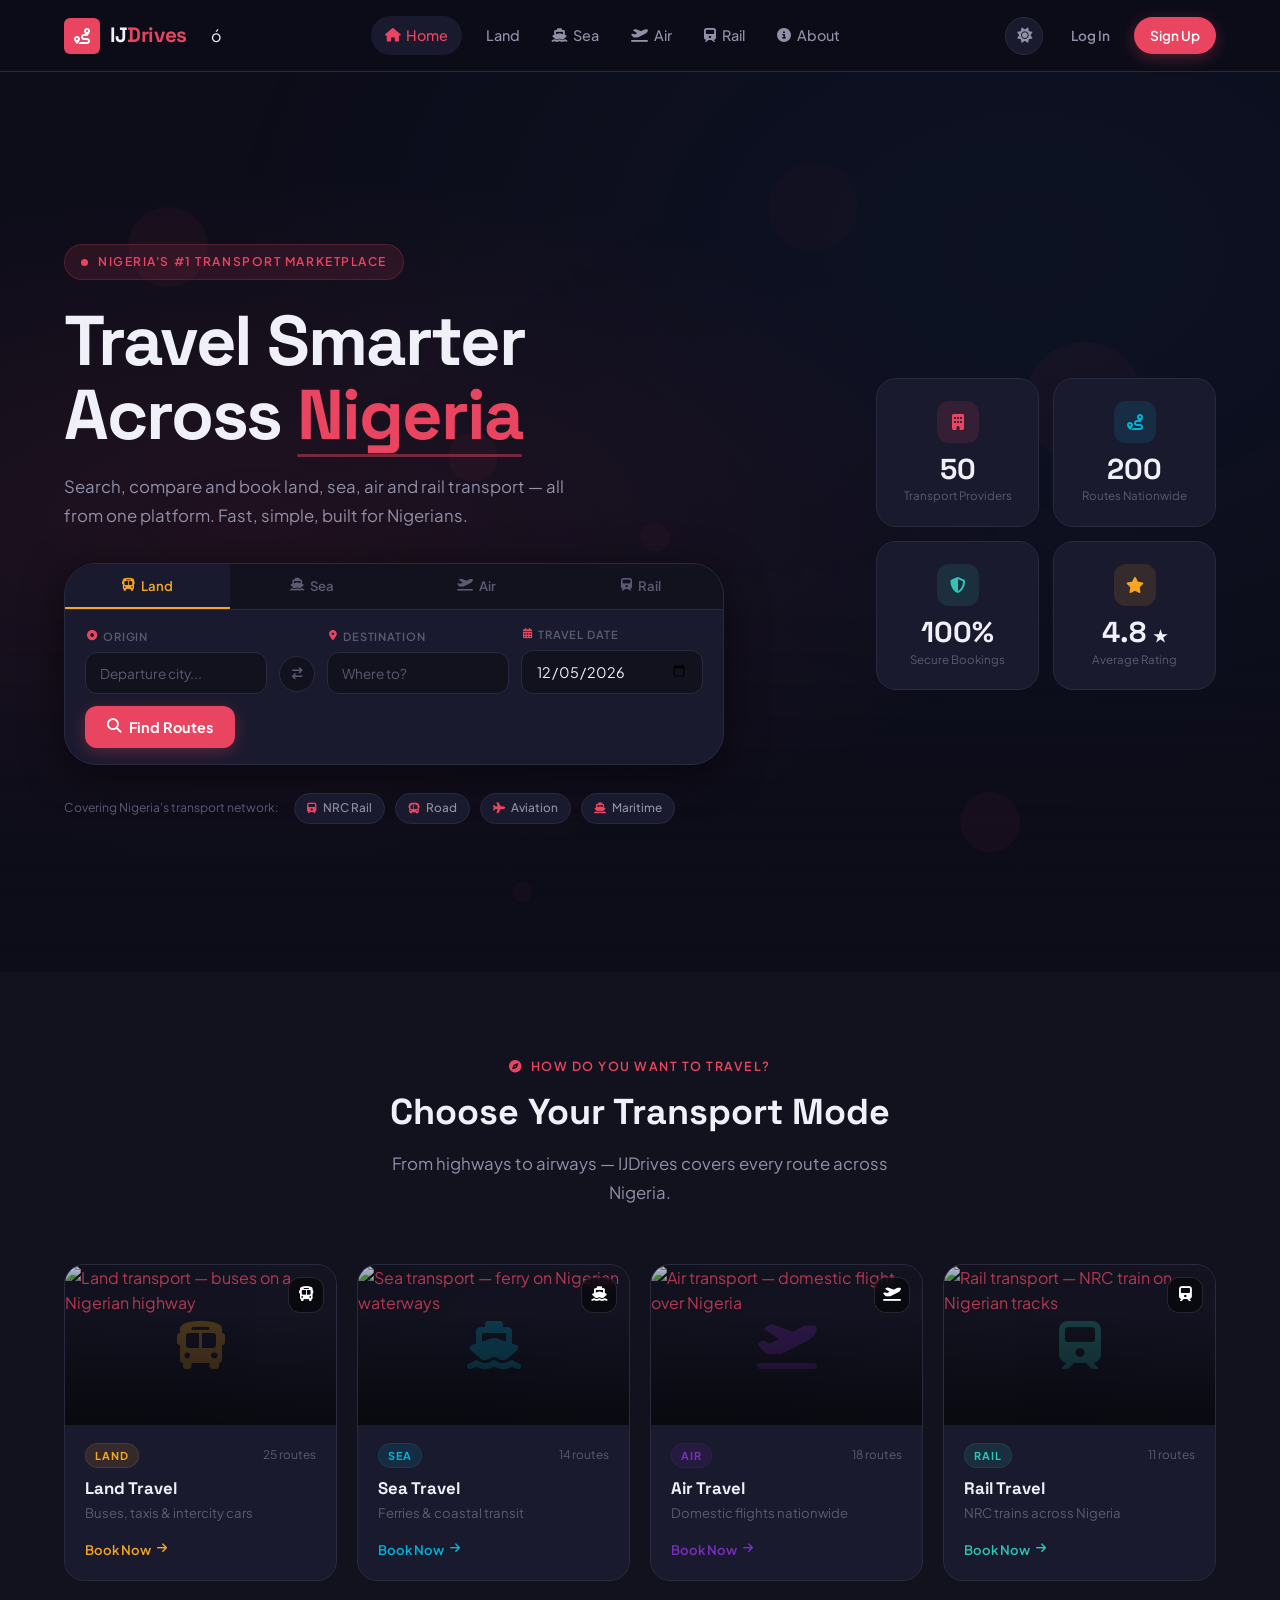
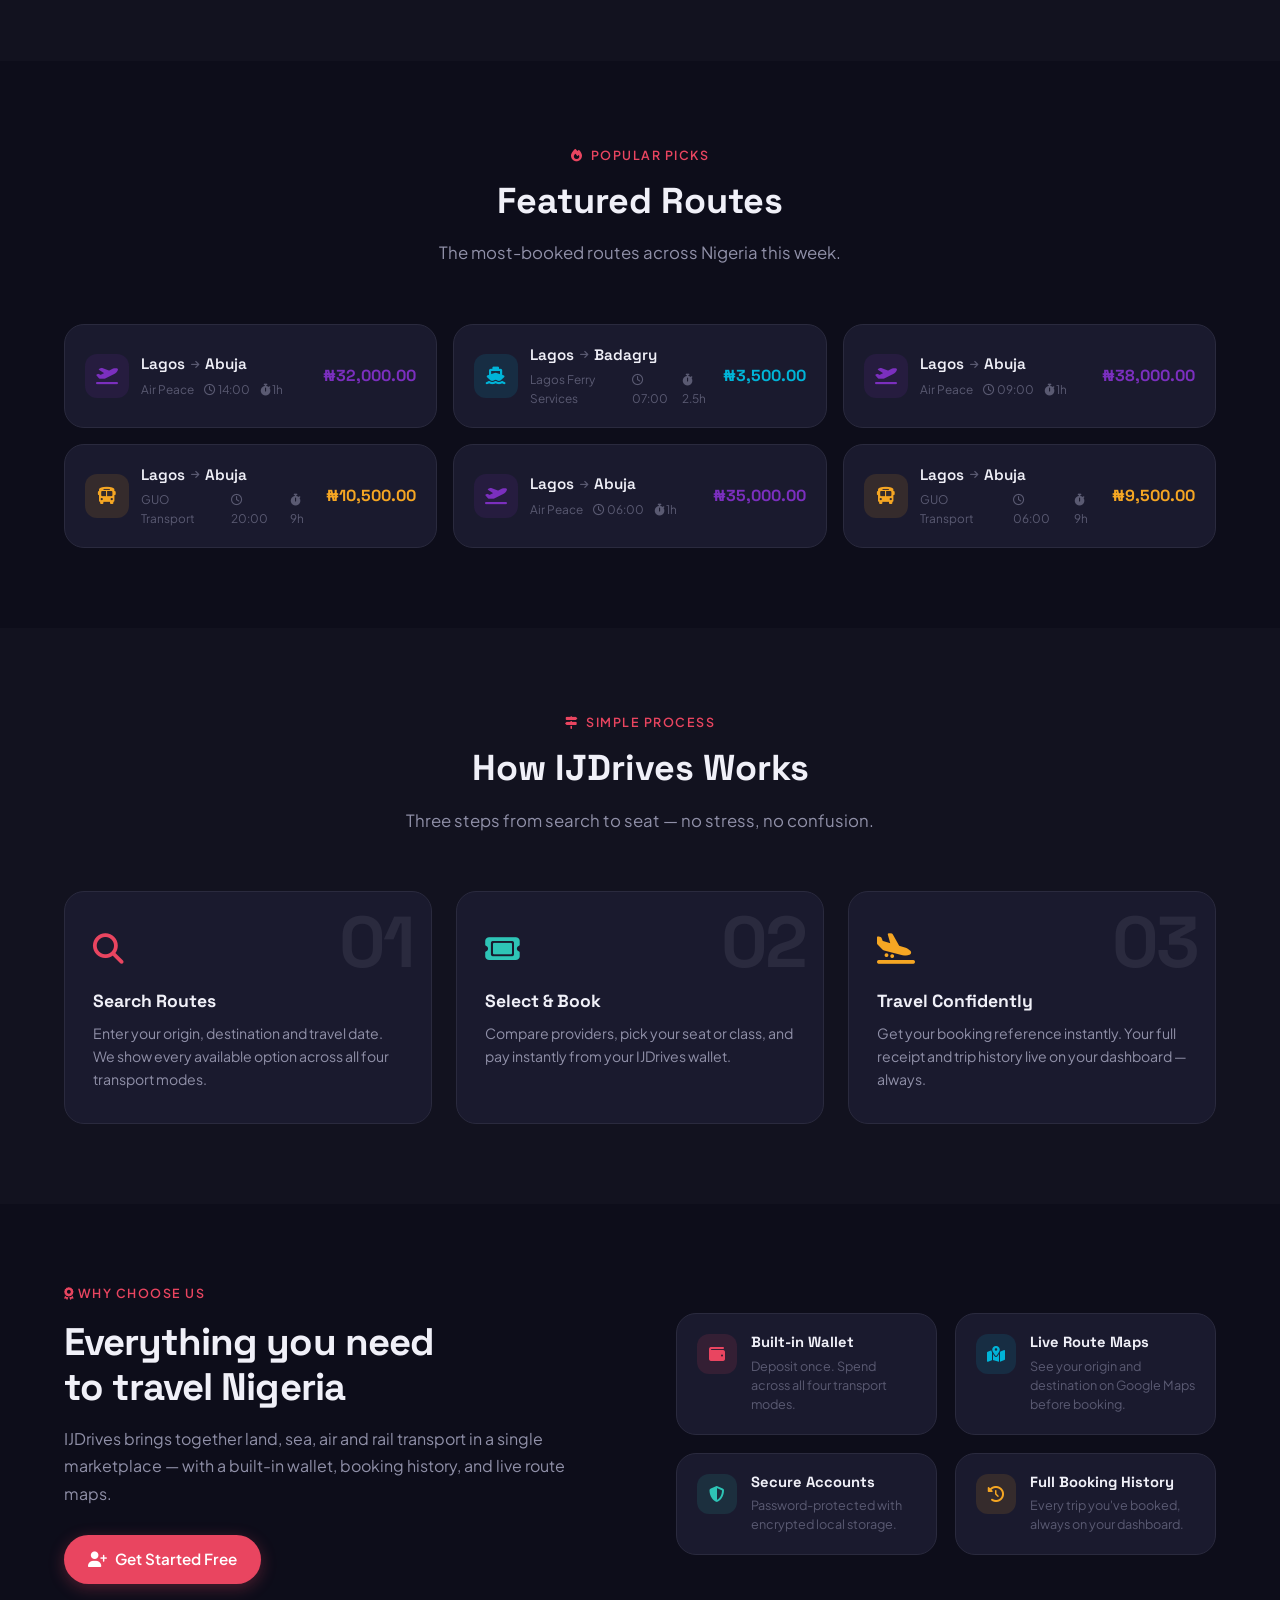
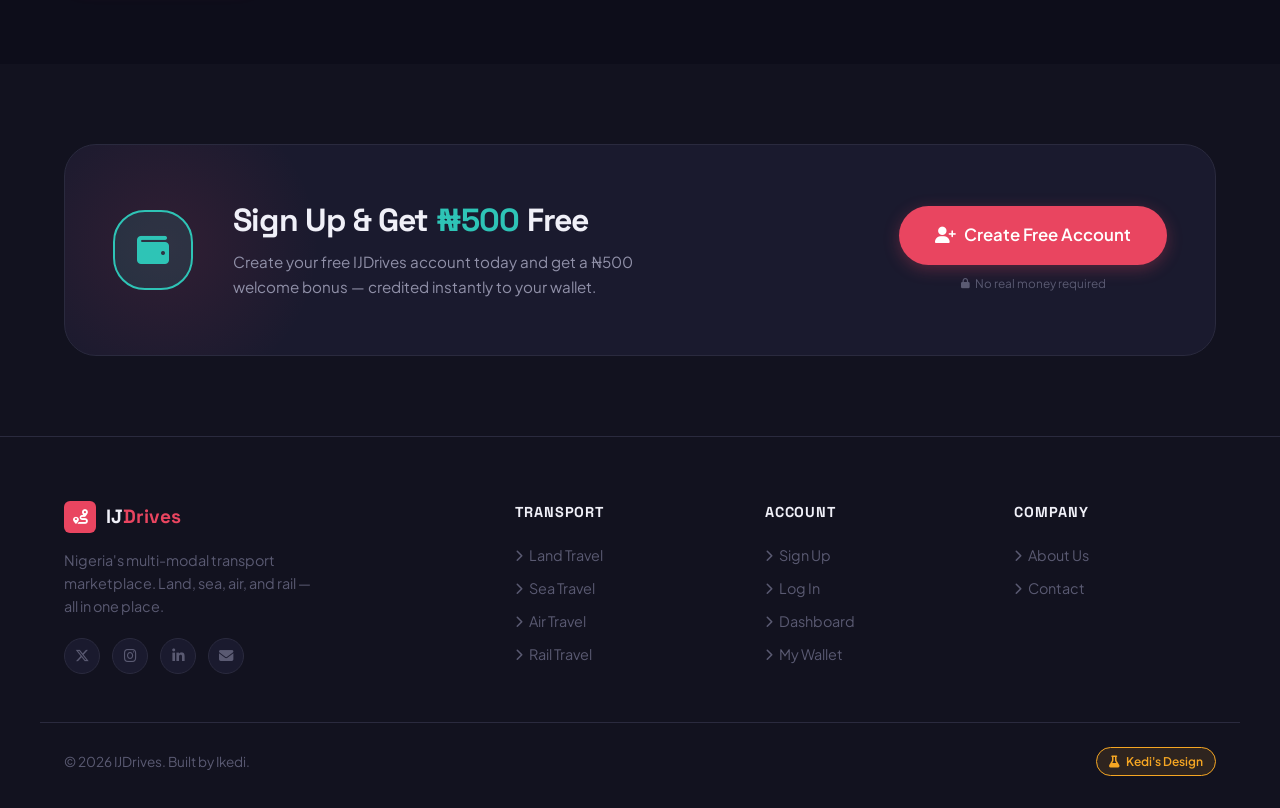
==== index.html @ fa4a675e "new changes" ====
<!doctype html>
<html lang="en" data-theme="dark">
  <head>
    <meta charset="UTF-8" />
    <meta name="viewport" content="width=device-width, initial-scale=1.0" />
    <meta name="description" content="IJDrives — Nigeria's multi-modal transport marketplace. Book land, sea, air and rail travel.">
    <title>Home | IJDrives</title>
    <!-- Favicon -->
    <link rel="icon" type="image/png" sizes="64x64" href="./assets/icons/Gemini_Generated_Image_gh6tetgh6tetgh6t-removebg-preview.png">
    

    <!-- Font Awesome 6 -->
    <link rel="stylesheet" href="https://cdnjs.cloudflare.com/ajax/libs/font-awesome/6.5.1/css/all.min.css" crossorigin="anonymous" />

    <!-- Google Fonts: Space Grotesk + Plus Jakarta Sans + JetBrains Mono -->
    <link rel="preconnect" href="https://fonts.googleapis.com" />
    <link rel="preconnect" href="https://fonts.gstatic.com" crossorigin />
    <link href="https://fonts.googleapis.com/css2?family=Space+Grotesk:wght@400;500;600;700&family=Plus+Jakarta+Sans:ital,wght@0,400;0,500;0,600;0,700;1,400&family=JetBrains+Mono:wght@400;500&display=swap" rel="stylesheet">

    <!-- IJDrives CSS -->
    <link rel="stylesheet" href="css/main.css" />
    <link rel="stylesheet" href="css/animations.css" />
    <link rel="stylesheet" href="css/components.css" />
    <link rel="stylesheet" href="css/pages/home.css" />
  </head>

  <body>

    <!-- Toast notification container — must be outside navbar/main -->
    <div class="toast-container" id="toast-container"></div>

    <!-- NAVBAR  -->
    <nav class="navbar" id="navbar">
      <div class="navbar__inner">

        <a href="index.html" class="navbar__logo">
          <div class="navbar__logo-icon"><i class="fa-solid fa-route"></i></div>
          <span class="navbar__logo-text">IJ<span>Drives</span></span>
        </a>ó

        <ul class="navbar__links">
          <li><a href="index.html" class="navbar__link active"><i class="fa-solid fa-house"></i> Home</a></li>
          <li><a href="land.html"  class="navbar__link" data-mode="land"><i cólass="fa-solid fa-bus"></i> Land</a></li>
          <li><a href="sea.html"   class="navbar__link" data-mode="sea"><i class="fa-solid fa-ship"></i> Sea</a></li>
          <li><a href="air.html"   class="navbar__link" data-mode="air"><i class="fa-solid fa-plane-departure"></i> Air</a></li>
          <li><a href="rail.html"  class="navbar__link" data-mode="rail"><i class="fa-solid fa-train"></i> Rail</a></li>
          <li><a href="about.html" class="navbar__link"><i class="fa-solid fa-circle-info"></i> About</a></li>
        </ul>

        <div class="navbar__actions">
          <button class="theme-toggle" title="Toggle theme" aria-label="Toggle theme">
            <i class="fa-solid fa-sun"></i>
          </button>

          <!-- Wallet chip — visible only when logged in (shown by auth.js) -->
          <a href="wallet.html" class="wallet-chip" style="display:none;">
            <i class="fa-solid fa-wallet"></i>
            <span class="wallet-chip__balance">&#8358;0.00</span>
          </a>

          <!-- Auth buttons — visible when logged out -->
          <div class="navbar__auth">
            <a href="login.html"  class="btn btn-ghost btn-sm">Log In</a>
            <a href="signup.html" class="btn btn-primary btn-sm">Sign Up</a>
          </div>

          <!-- User avatar dropdown — visible when logged in -->
          <div class="user-menu" style="display:none;">
            <div class="user-avatar" role="button" tabindex="0" aria-label="User menu">U</div>
            <div class="user-dropdown">
              <div class="user-dropdown__header">
                <div class="user-dropdown__name">User Name</div>
                <div class="user-dropdown__email">user@email.com</div>
              </div>
              <a href="dashboard.html"      class="user-dropdown__item"><i class="fa-solid fa-gauge"></i> Dashboard</a>
              <a href="wallet.html"         class="user-dropdown__item"><i class="fa-solid fa-wallet"></i> My Wallet</a>
              <a href="dashboard.html#bookings" class="user-dropdown__item"><i class="fa-solid fa-ticket"></i> My Bookings</a>
              <div class="divider" style="margin:6px 0;"></div>
              <div class="user-dropdown__item danger" data-action="logout">
                <i class="fa-solid fa-right-from-bracket"></i> Log Out
              </div>
            </div>
          </div>

          <div class="navbar__hamburger" id="hamburger" aria-label="Menu">
            <span></span><span></span><span></span>
          </div>
        </div>

      </div>
    </nav>

    <!--  MAIN 
         page-content class applies padding-top: var(--nav-height)
         so content starts below the fixed navbar.
         The hero section handles its own extra top padding.
     -->
    <main class="page-content">

      <!--  HERO  -->
      <section class="hero" id="hero">
        <div class="hero__bg"></div>
        <div class="hero__overlay"></div>
        <div class="hero__particles" aria-hidden="true">
          <span></span><span></span><span></span><span></span>
          <span></span><span></span><span></span><span></span>
        </div>

        <div class="container hero__container">

          <!-- Left: copy + search + trust bar -->
          <div class="hero__copy">

            <div class="hero__eyebrow hero-animate-1">
              <span class="hero__eyebrow-pulse"></span>
              Nigeria's #1 Transport Marketplace
            </div>

            <h1 class="hero__title hero-animate-2">
              Travel Smarter<br>Across <span class="hero__title-highlight">Nigeria</span>
            </h1>

            <p class="hero__subtitle hero-animate-3">
              Search, compare and book land, sea, air and rail transport — all from one platform. Fast, simple, built for Nigerians.
            </p>

            <!-- ── Search Widget ── -->
            <div class="search-widget hero-animate-4">

              <div class="search-widget__tabs" role="tablist">
                <button class="search-tab active" data-mode="land" role="tab" aria-selected="true">
                  <i class="fa-solid fa-bus"></i> Land
                </button>
                <button class="search-tab" data-mode="sea" role="tab">
                  <i class="fa-solid fa-ship"></i> Sea
                </button>
                <button class="search-tab" data-mode="air" role="tab">
                  <i class="fa-solid fa-plane-departure"></i> Air
                </button>
                <button class="search-tab" data-mode="rail" role="tab">
                  <i class="fa-solid fa-train"></i> Rail
                </button>
              </div>

              <form class="search-widget__form" id="main-search" novalidate>

                <div class="search-field">
                  <label for="search-origin">
                    <i class="fa-solid fa-circle-dot"></i> Origin
                  </label>
                  <input
                    type="text"
                    id="search-origin"
                    placeholder="Departure city..."
                    autocomplete="off"
                    list="cities-list"
                  >
                </div>

                <button type="button" class="swap-btn" id="swap-cities"
                  title="Swap cities" aria-label="Swap origin and destination">
                  <i class="fa-solid fa-arrow-right-arrow-left"></i>
                </button>

                <div class="search-field">
                  <label for="search-destination">
                    <i class="fa-solid fa-location-dot"></i> Destination
                  </label>
                  <input
                    type="text"
                    id="search-destination"
                    placeholder="Where to?"
                    autocomplete="off"
                    list="cities-list"
                  >
                </div>

                <div class="search-field">
                  <label for="search-date">
                    <i class="fa-solid fa-calendar-days"></i> Travel Date
                  </label>
                  <input type="date" id="search-date">
                </div>

                <button type="submit" class="search-submit">
                  <i class="fa-solid fa-magnifying-glass"></i>
                  <span>Find Routes</span>
                </button>

              </form>

              <!-- Nigerian cities autocomplete -->
              <datalist id="cities-list">
                <option value="Lagos">
                <option value="Abuja">
                <option value="Port Harcourt">
                <option value="Kano">
                <option value="Ibadan">
                <option value="Enugu">
                <option value="Warri">
                <option value="Calabar">
                <option value="Benin City">
                <option value="Kaduna">
                <option value="Owerri">
                <option value="Uyo">
                <option value="Ilorin">
                <option value="Asaba">
              </datalist>

            </div>
            <!-- /search-widget -->

            <!--  Trust bar ─ -->
            <div class="hero__trust-bar hero-animate-5">
              <span class="hero__trust-label">Covering Nigeria's transport network:</span>
              <div class="hero__trust-icons">
                <div class="trust-icon" title="Nigerian Railway Corporation">
                  <i class="fa-solid fa-train"></i><span>NRC Rail</span>
                </div>
                <div class="trust-icon" title="Road Transport">
                  <i class="fa-solid fa-bus"></i><span>Road</span>
                </div>
                <div class="trust-icon" title="Aviation">
                  <i class="fa-solid fa-plane"></i><span>Aviation</span>
                </div>
                <div class="trust-icon" title="Water Transport">
                  <i class="fa-solid fa-ship"></i><span>Maritime</span>
                </div>
              </div>
            </div>

          </div>
          <!-- /hero__copy -->

          <!-- Right: floating stats panel (hidden below 1100px) -->
          <div class="hero__stats-panel hero-animate-3">
            <div class="hero__stat-card">
              <div class="hero__stat-icon"><i class="fa-solid fa-building"></i></div>
              <div class="hero__stat-num" data-target="50">0</div>
              <div class="hero__stat-label">Transport Providers</div>
            </div>
            <div class="hero__stat-card">
              <div class="hero__stat-icon" style="background:var(--info-bg); color:var(--info);">
                <i class="fa-solid fa-route"></i>
              </div>
              <div class="hero__stat-num" data-target="200">0</div>
              <div class="hero__stat-label">Routes Nationwide</div>
            </div>
            <div class="hero__stat-card">
              <div class="hero__stat-icon" style="background:var(--success-bg); color:var(--success);">
                <i class="fa-solid fa-shield-halved"></i>
              </div>
              <div class="hero__stat-num">100%</div>
              <div class="hero__stat-label">Secure Bookings</div>
            </div>
            <div class="hero__stat-card">
              <div class="hero__stat-icon" style="background:var(--warning-bg); color:var(--warning);">
                <i class="fa-solid fa-star"></i>
              </div>
              <div class="hero__stat-num">4.8 <span style="font-size:1rem;">&#9733;</span></div>
              <div class="hero__stat-label">Average Rating</div>
            </div>
          </div>

        </div>
        <!-- /hero__container -->

      </section>

      <!-- ══ MODE CARDS ══ -->
      <section class="section-padding modes-section" id="modes">
        <div class="container">

          <div class="section-header reveal">
            <div class="eyebrow"><i class="fa-solid fa-compass"></i> How Do You Want to Travel?</div>
            <h2>Choose Your Transport Mode</h2>
            <p>From highways to airways — IJDrives covers every route across Nigeria.</p>
          </div>

          <div class="modes-grid stagger-children">

            <a href="land.html" class="mode-card reveal" data-mode="land">
              <div class="mode-card__img">
                <img src="https://images.unsplash.com/photo-1570125909232-eb263c188f7e?w=600&q=80" alt="Land transport — buses on a Nigerian highway"
                  >
                <div class="mode-card__img-fallback"><i class="fa-solid fa-bus"></i></div>
                <div class="mode-card__img-overlay"></div>
                <div class="mode-card__badge"><i class="fa-solid fa-bus"></i></div>
              </div>
              <div class="mode-card__body">
                <div class="mode-card__meta">
                  <span class="mode-card__tag">Land</span>
                  <span class="mode-card__route-count" id="land-route-count">Loading...</span>
                </div>
                <h3 class="mode-card__title">Land Travel</h3>
                <p class="mode-card__desc">Buses, taxis &amp; intercity cars</p>
                <div class="mode-card__cta">Book Now <i class="fa-solid fa-arrow-right"></i></div>
              </div>
            </a>

            <a href="sea.html" class="mode-card reveal" data-mode="sea">
              <div class="mode-card__img">
                <img src="https://images.unsplash.com/photo-1544551763-46a013bb70d5?w=600&q=80" alt="Sea transport — ferry on Nigerian waterways"
                  >
                <div class="mode-card__img-fallback"><i class="fa-solid fa-ship"></i></div>
                <div class="mode-card__img-overlay"></div>
                <div class="mode-card__badge"><i class="fa-solid fa-ship"></i></div>
              </div>
              <div class="mode-card__body">
                <div class="mode-card__meta">
                  <span class="mode-card__tag">Sea</span>
                  <span class="mode-card__route-count" id="sea-route-count">Loading...</span>
                </div>
                <h3 class="mode-card__title">Sea Travel</h3>
                <p class="mode-card__desc">Ferries &amp; coastal transit</p>
                <div class="mode-card__cta">Book Now <i class="fa-solid fa-arrow-right"></i></div>
              </div>
            </a>

            <a href="air.html" class="mode-card reveal" data-mode="air">
              <div class="mode-card__img">
                <img src="https://images.unsplash.com/photo-1436491865332-7a61a109cc05?w=600&q=80" alt="Air transport — domestic flight over Nigeria"
                  >
                <div class="mode-card__img-fallback"><i class="fa-solid fa-plane-departure"></i></div>
                <div class="mode-card__img-overlay"></div>
                <div class="mode-card__badge"><i class="fa-solid fa-plane-departure"></i></div>
              </div>
              <div class="mode-card__body">
                <div class="mode-card__meta">
                  <span class="mode-card__tag">Air</span>
                  <span class="mode-card__route-count" id="air-route-count">Loading...</span>
                </div>
                <h3 class="mode-card__title">Air Travel</h3>
                <p class="mode-card__desc">Domestic flights nationwide</p>
                <div class="mode-card__cta">Book Now <i class="fa-solid fa-arrow-right"></i></div>
              </div>
            </a>

            <a href="rail.html" class="mode-card reveal" data-mode="rail">
              <div class="mode-card__img">
                <img src="https://images.unsplash.com/photo-1474487548417-781cb71495f3?w=600&q=80" alt="Rail transport — NRC train on Nigerian tracks">
                  <!-- loading="lazy" onerror="this.style.display='none'" -->
                <div class="mode-card__img-fallback"><i class="fa-solid fa-train"></i></div>
                <div class="mode-card__img-overlay"></div>
                <div class="mode-card__badge"><i class="fa-solid fa-train"></i></div>
              </div>
              <div class="mode-card__body">
                <div class="mode-card__meta">
                  <span class="mode-card__tag">Rail</span>
                  <span class="mode-card__route-count" id="rail-route-count">Loading...</span>
                </div>
                <h3 class="mode-card__title">Rail Travel</h3>
                <p class="mode-card__desc">NRC trains across Nigeria</p>
                <div class="mode-card__cta">Book Now <i class="fa-solid fa-arrow-right"></i></div>
              </div>
            </a>

          </div>
        </div>
      </section>

      <!-- ══ FEATURED ROUTES ══ -->
      <section class="section-padding featured-section">
        <div class="container">

          <div class="section-header reveal">
            <div class="eyebrow"><i class="fa-solid fa-fire"></i> Popular Picks</div>
            <h2>Featured Routes</h2>
            <p>The most-booked routes across Nigeria this week.</p>
          </div>

          <!--
            Skeleton divs are shown while home.js fetches JSON.
            home.js replaces them with real .featured-route-card elements.
          -->
          <div id="featured-routes-container" class="featured-grid">
            <div class="route-skeleton skeleton"></div>
            <div class="route-skeleton skeleton"></div>
            <div class="route-skeleton skeleton"></div>
            <div class="route-skeleton skeleton"></div>
            <div class="route-skeleton skeleton"></div>
            <div class="route-skeleton skeleton"></div>
          </div>

        </div>
      </section>

      <!-- ══ HOW IT WORKS ══ -->
      <section class="section-padding how-section">
        <div class="container">

          <div class="section-header reveal">
            <div class="eyebrow"><i class="fa-solid fa-map-signs"></i> Simple Process</div>
            <h2>How IJDrives Works</h2>
            <p>Three steps from search to seat — no stress, no confusion.</p>
          </div>

          <div class="how-grid stagger-children">

            <div class="how-card reveal">
              <div class="how-card__number">01</div>
              <div class="how-card__icon"><i class="fa-solid fa-magnifying-glass"></i></div>
              <h3>Search Routes</h3>
              <p>Enter your origin, destination and travel date. We show every available option across all four transport modes.</p>
              <div class="how-card__connector"></div>
            </div>

            <div class="how-card reveal">
              <div class="how-card__number">02</div>
              <div class="how-card__icon" style="color:var(--success);"><i class="fa-solid fa-ticket"></i></div>
              <h3>Select &amp; Book</h3>
              <p>Compare providers, pick your seat or class, and pay instantly from your IJDrives wallet.</p>
              <div class="how-card__connector"></div>
            </div>

            <div class="how-card reveal">
              <div class="how-card__number">03</div>
              <div class="how-card__icon" style="color:var(--warning);"><i class="fa-solid fa-plane-arrival"></i></div>
              <h3>Travel Confidently</h3>
              <p>Get your booking reference instantly. Your full receipt and trip history live on your dashboard — always.</p>
            </div>

          </div>
        </div>
      </section>

      <!-- ══ WHY IJDRIVES ══ -->
      <section class="section-padding why-section">
        <div class="container">
          <div class="why-grid">

            <div class="why-copy reveal-left">
              <div class="eyebrow"><i class="fa-solid fa-award"></i> Why Choose Us</div>
              <h2>Everything you need<br>to travel Nigeria</h2>
              <p>IJDrives brings together land, sea, air and rail transport in a single marketplace — with a built-in wallet, booking history, and live route maps.</p>
              <a href="signup.html" class="btn btn-primary" style="margin-top:28px;">
                <i class="fa-solid fa-user-plus"></i> Get Started Free
              </a>
            </div>

            <div class="why-features stagger-children reveal-right">
              <div class="why-feature">
                <div class="why-feature__icon"><i class="fa-solid fa-wallet"></i></div>
                <div>
                  <h4>Built-in Wallet</h4>
                  <p>Deposit once. Spend across all four transport modes.</p>
                </div>
              </div>
              <div class="why-feature">
                <div class="why-feature__icon" style="background:var(--info-bg); color:var(--info);">
                  <i class="fa-solid fa-map-location-dot"></i>
                </div>
                <div>
                  <h4>Live Route Maps</h4>
                  <p>See your origin and destination on Google Maps before booking.</p>
                </div>
              </div>
              <div class="why-feature">
                <div class="why-feature__icon" style="background:var(--success-bg); color:var(--success);">
                  <i class="fa-solid fa-shield-halved"></i>
                </div>
                <div>
                  <h4>Secure Accounts</h4>
                  <p>Password-protected with encrypted local storage.</p>
                </div>
              </div>
              <div class="why-feature">
                <div class="why-feature__icon" style="background:var(--warning-bg); color:var(--warning);">
                  <i class="fa-solid fa-clock-rotate-left"></i>
                </div>
                <div>
                  <h4>Full Booking History</h4>
                  <p>Every trip you've booked, always on your dashboard.</p>
                </div>
              </div>
            </div>

          </div>
        </div>
      </section>

      <!-- ══ CTA BANNER ══ -->
      <section class="cta-section section-padding">
        <div class="container">
          <div class="cta-banner reveal">
            <div class="cta-banner__glow"></div>
            <div class="cta-banner__content">

              <div class="cta-banner__icon animate-float">
                <i class="fa-solid fa-wallet"></i>
              </div>

              <div class="cta-banner__copy">
                <h2>Sign Up &amp; Get <span class="cta-bonus">&#8358;500</span> Free</h2>
                <p>Create your free IJDrives account today and get a &#8358;500 welcome bonus — credited instantly to your wallet.</p>
              </div>

              <div class="cta-banner__action">
                <a href="signup.html" class="btn btn-primary btn-lg">
                  <i class="fa-solid fa-user-plus"></i> Create Free Account
                </a>
                <span class="cta-note">
                  <i class="fa-solid fa-lock"></i> No real money required
                </span>
              </div>

            </div>
          </div>
        </div>
      </section>

    </main>
    <!-- /page-content -->

    <!-- ══════════════════ FOOTER ══════════════════ -->
    <footer class="footer">
      <div class="footer__grid">

        <div class="footer__brand">
          <a href="index.html" class="footer__logo">
            <div class="footer__logo-icon"><i class="fa-solid fa-route"></i></div>
            <span class="footer__logo-text">IJ<span>Drives</span></span>
          </a>
          <p class="footer__tagline">Nigeria's multi-modal transport marketplace. Land, sea, air, and rail — all in one place.</p>
          <div class="footer__socials">
            <a href="#" class="footer__social-link" aria-label="Twitter"><i class="fa-brands fa-x-twitter"></i></a>
            <a href="#" class="footer__social-link" aria-label="Instagram"><i class="fa-brands fa-instagram"></i></a>
            <a href="#" class="footer__social-link" aria-label="LinkedIn"><i class="fa-brands fa-linkedin-in"></i></a>
            <a href="#" class="footer__social-link" aria-label="Email"><i class="fa-solid fa-envelope"></i></a>
          </div>
        </div>

        <div>
          <div class="footer__col-title">Transport</div>
          <ul class="footer__links">
            <li><a href="land.html" class="footer__link"><i class="fa-solid fa-chevron-right"></i> Land Travel</a></li>
            <li><a href="sea.html"  class="footer__link"><i class="fa-solid fa-chevron-right"></i> Sea Travel</a></li>
            <li><a href="air.html"  class="footer__link"><i class="fa-solid fa-chevron-right"></i> Air Travel</a></li>
            <li><a href="rail.html" class="footer__link"><i class="fa-solid fa-chevron-right"></i> Rail Travel</a></li>
          </ul>
        </div>

        <div>
          <div class="footer__col-title">Account</div>
          <ul class="footer__links">
            <li><a href="signup.html"    class="footer__link"><i class="fa-solid fa-chevron-right"></i> Sign Up</a></li>
            <li><a href="login.html"     class="footer__link"><i class="fa-solid fa-chevron-right"></i> Log In</a></li>
            <li><a href="dashboard.html" class="footer__link"><i class="fa-solid fa-chevron-right"></i> Dashboard</a></li>
            <li><a href="wallet.html"    class="footer__link"><i class="fa-solid fa-chevron-right"></i> My Wallet</a></li>
          </ul>
        </div>

        <div>
          <div class="footer__col-title">Company</div>
          <ul class="footer__links">
            <li><a href="about.html"         class="footer__link"><i class="fa-solid fa-chevron-right"></i> About Us</a></li>
            <li><a href="about.html#contact" class="footer__link"><i class="fa-solid fa-chevron-right"></i> Contact</a></li>
          </ul>
        </div>

      </div>
      <div class="footer__bottom">
        <p class="footer__copyright">&copy; 2026 IJDrives. Built by Ikedi.</p>
        <span class="footer__demo-badge"><i class="fa-solid fa-flask"></i> Kedi's Design</span>
      </div>
    </footer>

    <!-- ══════════════════ SCRIPTS ══════════════════
         Load order matters — each file depends on the one above it:
         config → db → utils → theme → auth → data → wallet → search → booking → maps → home
    ════════════════════════════════════════════════ -->
    <script src="js/config.js"></script>
    <script src="js/db.js"></script>
    <script src="js/utils.js"></script>
    <script src="js/theme.js"></script>
    <script src="js/auth.js"></script>
    <script src="js/data.js"></script>
    <script src="js/wallet.js"></script>
    <script src="js/search.js"></script>
    <script src="js/booking.js"></script>
    <script src="js/maps.js"></script>
    <script src="js/home.js"></script>

  </body>
</html>
---- css/main.css ----
/* 
   IJDrives — main.css  (v2)
   Global styles: CSS variables, reset, typography, theme
   Fonts: Space Grotesk (headings) + Plus Jakarta Sans (body)
    */

/* ── Google Fonts ── */
@import url('https://fonts.googleapis.com/css2?family=Space+Grotesk:wght@400;500;600;700&family=Plus+Jakarta+Sans:ital,wght@0,400;0,500;0,600;0,700;1,400&family=JetBrains+Mono:wght@400;500&display=swap');

/* 
   CSS VARIABLES — DARK THEME (default)
 */
:root,
[data-theme="dark"] {
  /* Backgrounds */
  --bg-primary:      #0D0D1A;
  --bg-secondary:    #12121F;
  --bg-card:         #1A1A2E;
  --bg-card-hover:   #1F1F38;
  --bg-nav:          rgba(13, 13, 26, 0.88);
  --bg-modal:        #1A1A2E;
  --bg-input:        #12121F;

  /* Text */
  --text-primary:    #F0F0F8;
  --text-secondary:  #9090A8;
  --text-muted:      #5A5A72;
  --text-inverse:    #0D0D1A;

  /* Brand colours */
  --accent:          #E94560;
  --accent-hover:    #FF5570;
  --accent-2:        #0F3460;
  --accent-2-hover:  #1A4A80;

  /* Status colours */
  --success:         #2EC4B6;
  --success-bg:      rgba(46, 196, 182, 0.12);
  --warning:         #F5A623;
  --warning-bg:      rgba(245, 166, 35, 0.12);
  --danger:          #E94560;
  --danger-bg:       rgba(233, 69, 96, 0.12);
  --info:            #00B4D8;
  --info-bg:         rgba(0, 180, 216, 0.12);

  /* Borders & shadows */
  --border:          #2A2A3E;
  --border-light:    #222235;
  --shadow-sm:       0 2px 8px rgba(0, 0, 0, 0.35);
  --shadow-md:       0 4px 20px rgba(0, 0, 0, 0.45);
  --shadow-lg:       0 8px 40px rgba(0, 0, 0, 0.55);
  --shadow-accent:   0 4px 24px rgba(233, 69, 96, 0.25);

  /* Transport mode accent colours */
  --land-accent:     #F5A623;
  --land-accent-bg:  rgba(245, 166, 35, 0.12);
  --sea-accent:      #00B4D8;
  --sea-accent-bg:   rgba(0, 180, 216, 0.12);
  --air-accent:      #7B2FBE;
  --air-accent-bg:   rgba(123, 47, 190, 0.12);
  --rail-accent:     #2EC4B6;
  --rail-accent-bg:  rgba(46, 196, 182, 0.12);

  /* Layout */
  --nav-height:      72px;

  /* Border radius scale */
  --radius-sm:       6px;
  --radius-md:       12px;
  --radius-lg:       20px;
  --radius-xl:       32px;
  --radius-full:     9999px;

  /* Transition speeds */
  --transition-fast: 0.15s ease;
  --transition-mid:  0.3s ease;
  --transition-slow: 0.5s ease;
}

/* 
   CSS VARIABLES — LIGHT THEME
 */
[data-theme="light"] {
  --bg-primary:      #F4F4F8;
  --bg-secondary:    #EEEEF4;
  --bg-card:         #FFFFFF;
  --bg-card-hover:   #F8F8FC;
  --bg-nav:          rgba(255, 255, 255, 0.90);
  --bg-modal:        #FFFFFF;
  --bg-input:        #F0F0F5;

  --text-primary:    #1A1A2E;
  --text-secondary:  #555570;
  --text-muted:      #9090A8;
  --text-inverse:    #F0F0F8;

  --accent:          #E94560;
  --accent-hover:    #C73550;
  --accent-2:        #0F3460;
  --accent-2-hover:  #1A4A80;

  --success:         #1EA89C;
  --success-bg:      rgba(30, 168, 156, 0.10);
  --warning:         #D4880A;
  --warning-bg:      rgba(212, 136, 10, 0.10);
  --danger:          #C73550;
  --danger-bg:       rgba(199, 53, 80, 0.10);
  --info:            #0090B8;
  --info-bg:         rgba(0, 144, 184, 0.10);

  --border:          #E0E0EC;
  --border-light:    #EAEAF4;
  --shadow-sm:       0 2px 8px rgba(0, 0, 0, 0.06);
  --shadow-md:       0 4px 20px rgba(0, 0, 0, 0.10);
  --shadow-lg:       0 8px 40px rgba(0, 0, 0, 0.12);
  --shadow-accent:   0 4px 24px rgba(233, 69, 96, 0.18);

  --land-accent-bg:  rgba(245, 166, 35, 0.10);
  --sea-accent-bg:   rgba(0, 180, 216, 0.10);
  --air-accent-bg:   rgba(123, 47, 190, 0.10);
  --rail-accent-bg:  rgba(46, 196, 182, 0.10);
}

/* 
   RESET
 */
*, *::before, *::after {
  box-sizing: border-box;
  margin: 0;
  padding: 0;
}

html {
  scroll-behavior: smooth;
  font-size: 16px;
}

body {
  font-family: 'Plus Jakarta Sans', sans-serif;
  background-color: var(--bg-primary);
  color: var(--text-primary);
  line-height: 1.6;
  transition: background-color var(--transition-mid), color var(--transition-mid);
  min-height: 100vh;
  overflow-x: hidden;
}

/* 
   TYPOGRAPHY
 */
h1, h2, h3, h4, h5, h6 {
  font-family: 'Space Grotesk', sans-serif;
  font-weight: 700;
  line-height: 1.2;
  color: var(--text-primary);
}

h1 { font-size: clamp(2rem, 5vw, 3.5rem); }
h2 { font-size: clamp(1.5rem, 3vw, 2.25rem); }
h3 { font-size: clamp(1.1rem, 2.5vw, 1.5rem); }
h4 { font-size: 1.1rem; }
h5 { font-size: 1rem; }
h6 { font-size: 0.875rem; }

p {
  font-family: 'Plus Jakarta Sans', sans-serif;
  color: var(--text-secondary);
  line-height: 1.7;
}

a {
  color: var(--accent);
  text-decoration: none;
  transition: color var(--transition-fast);
}
a:hover { color: var(--accent-hover); }

ul, ol { list-style: none; }
img     { max-width: 100%; display: block; }
button  { cursor: pointer; font-family: 'Plus Jakarta Sans', sans-serif; }

input, select, textarea {
  font-family: 'Plus Jakarta Sans', sans-serif;
  font-size: 1rem;
}

/* 
   LAYOUT UTILITIES
 */
.container {
  max-width: 1200px;
  margin: 0 auto;
  padding: 0 24px;
}

.section-padding { padding: 80px 0; }

/* Page offset so fixed navbar doesn't cover content */
.page-content { padding-top: var(--nav-height); }

/* 
   TYPOGRAPHY UTILITIES
 */
.font-heading { font-family: 'Space Grotesk', sans-serif; }
.font-body    { font-family: 'Plus Jakarta Sans', sans-serif; }
.font-mono    { font-family: 'JetBrains Mono', monospace; }

.text-accent    { color: var(--accent); }
.text-secondary { color: var(--text-secondary); }
.text-muted     { color: var(--text-muted); }
.text-success   { color: var(--success); }
.text-danger    { color: var(--danger); }
.text-warning   { color: var(--warning); }

.fw-400 { font-weight: 400; }
.fw-500 { font-weight: 500; }
.fw-600 { font-weight: 600; }
.fw-700 { font-weight: 700; }

.text-center { text-align: center; }
.text-right  { text-align: right; }

/* 
   FLEXBOX / SPACING UTILITIES
 */
.d-flex         { display: flex; }
.align-center   { align-items: center; }
.justify-center { justify-content: center; }
.gap-8          { gap: 8px; }
.gap-12         { gap: 12px; }
.gap-16         { gap: 16px; }
.gap-24         { gap: 24px; }

.mt-8  { margin-top: 8px; }   .mb-8  { margin-bottom: 8px; }
.mt-16 { margin-top: 16px; }  .mb-16 { margin-bottom: 16px; }
.mt-24 { margin-top: 24px; }  .mb-24 { margin-bottom: 24px; }
.mt-32 { margin-top: 32px; }  .mb-32 { margin-bottom: 32px; }

/* 
   BUTTONS
 */
.btn {
  display: inline-flex;
  align-items: center;
  gap: 8px;
  padding: 12px 24px;
  border-radius: var(--radius-full);
  font-family: 'Plus Jakarta Sans', sans-serif;
  font-weight: 600;
  font-size: 0.95rem;
  border: none;
  transition: all var(--transition-mid);
  white-space: nowrap;
  text-decoration: none;
  cursor: pointer;
}
.btn:hover  { transform: translateY(-2px); }
.btn:active { transform: translateY(0); }

.btn-primary {
  background: var(--accent);
  color: #fff;
  box-shadow: 0 4px 16px rgba(233, 69, 96, 0.3);
}
.btn-primary:hover {
  background: var(--accent-hover);
  box-shadow: var(--shadow-accent);
  color: #fff;
}

.btn-secondary {
  background: transparent;
  color: var(--text-primary);
  border: 1.5px solid var(--border);
}
.btn-secondary:hover {
  border-color: var(--accent);
  color: var(--accent);
  background: var(--danger-bg);
}

.btn-ghost {
  background: transparent;
  color: var(--text-secondary);
  padding: 10px 16px;
}
.btn-ghost:hover {
  color: var(--text-primary);
  background: var(--bg-card);
}

.btn-success {
  background: var(--success);
  color: #fff;
}
.btn-success:hover { opacity: 0.88; color: #fff; }

.btn-sm   { padding: 8px 16px;  font-size: 0.85rem; }
.btn-lg   { padding: 16px 36px; font-size: 1.05rem; }
.btn-full { width: 100%; justify-content: center; }

/* 
   CARDS
 */
.card {
  background: var(--bg-card);
  border: 1px solid var(--border);
  border-radius: var(--radius-lg);
  padding: 24px;
  transition: all var(--transition-mid);
  box-shadow: var(--shadow-sm);
}
.card:hover {
  transform: translateY(-4px);
  box-shadow: var(--shadow-md);
  border-color: var(--accent);
}

/* 
   BADGES
 */
.badge {
  display: inline-flex;
  align-items: center;
  gap: 4px;
  padding: 4px 10px;
  border-radius: var(--radius-full);
  font-size: 0.75rem;
  font-weight: 600;
  font-family: 'Plus Jakarta Sans', sans-serif;
}
.badge-success { background: var(--success-bg); color: var(--success); }
.badge-danger  { background: var(--danger-bg);  color: var(--danger); }
.badge-warning { background: var(--warning-bg); color: var(--warning); }
.badge-info    { background: var(--info-bg);    color: var(--info); }
.badge-accent  { background: var(--danger-bg);  color: var(--accent); }

/* 
   FORM ELEMENTS
 */
.form-group {
  display: flex;
  flex-direction: column;
  gap: 6px;
}
.form-label {
  font-size: 0.875rem;
  font-weight: 500;
  color: var(--text-secondary);
}
.form-input {
  background: var(--bg-input);
  border: 1.5px solid var(--border);
  border-radius: var(--radius-md);
  padding: 12px 16px;
  color: var(--text-primary);
  font-size: 0.95rem;
  transition: border-color var(--transition-fast), box-shadow var(--transition-fast);
  outline: none;
  width: 100%;
}
.form-input:focus {
  border-color: var(--accent);
  box-shadow: 0 0 0 3px rgba(233, 69, 96, 0.12);
}
.form-input::placeholder { color: var(--text-muted); }

select.form-input {
  appearance: none;
  background-image: url("data:image/svg+xml,%3Csvg xmlns='http://www.w3.org/2000/svg' width='12' height='8' viewBox='0 0 12 8'%3E%3Cpath d='M1 1l5 5 5-5' stroke='%235A5A72' stroke-width='1.5' fill='none' stroke-linecap='round'/%3E%3C/svg%3E");
  background-repeat: no-repeat;
  background-position: right 14px center;
  padding-right: 36px;
}

/* 
   DIVIDER
 */
.divider {
  height: 1px;
  background: var(--border);
  margin: 24px 0;
}

/* 
   SECTION HEADER
   Used for centred section titles with eyebrow label
 */
.section-header {
  text-align: center;
  margin-bottom: 56px;
}
.section-header .eyebrow {
  display: inline-flex;
  align-items: center;
  gap: 8px;
  font-size: 0.78rem;
  font-weight: 600;
  letter-spacing: 0.12em;
  text-transform: uppercase;
  color: var(--accent);
  margin-bottom: 14px;
}
.section-header h2 { margin-bottom: 16px; }
.section-header p  { max-width: 540px; margin: 0 auto; font-size: 1.05rem; }

/* ── Standalone eyebrow (used outside .section-header) ── */
.eyebrow {
  display: inline-flex;
  align-items: center;
  gap: 8px;
  font-size: 0.78rem;
  font-weight: 600;
  letter-spacing: 0.12em;
  text-transform: uppercase;
  color: var(--accent);
  margin-bottom: 14px;
}

/* 
   SCROLLBAR
 */
::-webkit-scrollbar       { width: 6px; height: 6px; }
::-webkit-scrollbar-track { background: var(--bg-secondary); }
::-webkit-scrollbar-thumb { background: var(--border); border-radius: 3px; }
::-webkit-scrollbar-thumb:hover { background: var(--text-muted); }

/* 
   SPINNER
 */
.spinner {
  width: 24px;
  height: 24px;
  border: 2.5px solid var(--border);
  border-top-color: var(--accent);
  border-radius: 50%;
  animation: spin 0.7s linear infinite;
  display: inline-block;
}
.spinner-lg { width: 40px; height: 40px; border-width: 3px; }

/* 
   RESPONSIVE BASE
 */
@media (max-width: 768px) {
  .container       { padding: 0 16px; }
  .section-padding { padding: 56px 0; }
  h1               { font-size: 2rem; }
  h2               { font-size: 1.5rem; }
}

/* 
   POLISH — Day 11
 */

/* ── Page fade-in on load ── */
body {
  animation: fadeIn 0.35s ease forwards;
}

/* ── Focus ring for keyboard accessibility ── */
:focus-visible {
  outline: 2px solid var(--accent);
  outline-offset: 3px;
  border-radius: 4px;
}

/* ── Selection colour ── */
::selection {
  background: rgba(233, 69, 96, 0.25);
  color: var(--text-primary);
}

/* ── Smooth image loading ── */
img {
  transition: opacity 0.3s ease;
}
img[loading="lazy"] {
  opacity: 0;
}
img[loading="lazy"].loaded,
img:not([loading]) {
  opacity: 1;
}

/* ── Button active/pressed state ── */
.btn:active {
  transform: scale(0.97) !important;
}

/* ── Card hover lift — more refined ── */
.card:hover {
  transform: translateY(-3px);
  box-shadow: var(--shadow-md);
}

/* ── Mobile: full-width buttons in small containers ── */
@media (max-width: 480px) {
  .btn-lg { padding: 14px 24px; font-size: 1rem; }
  .modal  { padding: 24px 20px; border-radius: var(--radius-lg); }
}

/* ── Prevent orphan map-container opacity issue ──
   .map-container was setting opacity:0 by default causing
   maps wrapped in it to be invisible until JS adds .loaded.
   Transport pages use .map-panel not .map-container so
   this was leaving non-map containers invisible. ── */
.map-container:not([id*="map"]) {
  opacity: 1 !important;
  transform: none !important;
}
---- css/animations.css ----
/* 
   IJDrives — animations.css
   Keyframes, scroll-reveal, stagger, transitions
    */

/* ── Keyframes ── */
@keyframes fadeUp {
  from { opacity: 0; transform: translateY(32px); }
  to   { opacity: 1; transform: translateY(0); }
}

@keyframes fadeIn {
  from { opacity: 0; }
  to   { opacity: 1; }
}

@keyframes fadeDown {
  from { opacity: 0; transform: translateY(-20px); }
  to   { opacity: 1; transform: translateY(0); }
}

@keyframes scaleIn {
  from { opacity: 0; transform: scale(0.9); }
  to   { opacity: 1; transform: scale(1); }
}

@keyframes slideRight {
  from { opacity: 0; transform: translateX(-32px); }
  to   { opacity: 1; transform: translateX(0); }
}

@keyframes slideLeft {
  from { opacity: 0; transform: translateX(32px); }
  to   { opacity: 1; transform: translateX(0); }
}

@keyframes pulse {
  0%, 100% { opacity: 1; }
  50%       { opacity: 0.5; }
}

@keyframes spin {
  from { transform: rotate(0deg); }
  to   { transform: rotate(360deg); }
}

@keyframes float {
  0%, 100% { transform: translateY(0); }
  50%       { transform: translateY(-10px); }
}

@keyframes shimmer {
  0%   { background-position: -200% 0; }
  100% { background-position: 200% 0; }
}

@keyframes borderPulse {
  0%, 100% { box-shadow: 0 0 0 0 rgba(233, 69, 96, 0.4); }
  50%       { box-shadow: 0 0 0 8px rgba(233, 69, 96, 0); }
}

/* ── Page Load — Hero stagger ── */
.hero-animate-1 {
  opacity: 0;
  animation: fadeUp 0.7s cubic-bezier(0.22, 1, 0.36, 1) 0.1s forwards;
}
.hero-animate-2 {
  opacity: 0;
  animation: fadeUp 0.7s cubic-bezier(0.22, 1, 0.36, 1) 0.25s forwards;
}
.hero-animate-3 {
  opacity: 0;
  animation: fadeUp 0.7s cubic-bezier(0.22, 1, 0.36, 1) 0.4s forwards;
}
.hero-animate-4 {
  opacity: 0;
  animation: fadeUp 0.7s cubic-bezier(0.22, 1, 0.36, 1) 0.55s forwards;
}
.hero-animate-5 {
  opacity: 0;
  animation: fadeUp 0.7s cubic-bezier(0.22, 1, 0.36, 1) 0.7s forwards;
}

/* ── Scroll Reveal ── */
/* Applied by JS (scroll-reveal.js logic in utils.js) via Intersection Observer */
.reveal {
  opacity: 0;
  transform: translateY(32px);
  transition: opacity 0.65s cubic-bezier(0.22, 1, 0.36, 1),
              transform 0.65s cubic-bezier(0.22, 1, 0.36, 1);
}
.reveal.visible {
  opacity: 1;
  transform: translateY(0);
}
.reveal-left {
  opacity: 0;
  transform: translateX(-32px);
  transition: opacity 0.65s cubic-bezier(0.22, 1, 0.36, 1),
              transform 0.65s cubic-bezier(0.22, 1, 0.36, 1);
}
.reveal-left.visible {
  opacity: 1;
  transform: translateX(0);
}
.reveal-right {
  opacity: 0;
  transform: translateX(32px);
  transition: opacity 0.65s cubic-bezier(0.22, 1, 0.36, 1),
              transform 0.65s cubic-bezier(0.22, 1, 0.36, 1);
}
.reveal-right.visible {
  opacity: 1;
  transform: translateX(0);
}
.reveal-scale {
  opacity: 0;
  transform: scale(0.92);
  transition: opacity 0.65s cubic-bezier(0.22, 1, 0.36, 1),
              transform 0.65s cubic-bezier(0.22, 1, 0.36, 1);
}
.reveal-scale.visible {
  opacity: 1;
  transform: scale(1);
}

/* Stagger delays for grid children */
.stagger-children > *:nth-child(1) { transition-delay: 0s; }
.stagger-children > *:nth-child(2) { transition-delay: 0.1s; }
.stagger-children > *:nth-child(3) { transition-delay: 0.2s; }
.stagger-children > *:nth-child(4) { transition-delay: 0.3s; }
.stagger-children > *:nth-child(5) { transition-delay: 0.4s; }
.stagger-children > *:nth-child(6) { transition-delay: 0.5s; }

/* ── Skeleton Loading ── */
.skeleton {
  background: linear-gradient(
    90deg,
    var(--bg-card) 0%,
    var(--bg-card-hover) 50%,
    var(--bg-card) 100%
  );
  background-size: 200% 100%;
  animation: shimmer 1.5s infinite;
  border-radius: var(--radius-sm);
}

/* ── Utility animation classes ── */
.animate-float  { animation: float 3s ease-in-out infinite; }
.animate-pulse  { animation: pulse 2s ease-in-out infinite; }
.animate-spin   { animation: spin 1s linear infinite; }
.animate-border { animation: borderPulse 2s ease-in-out infinite; }

/* ── Loading Spinner ── */
.spinner {
  width: 24px;
  height: 24px;
  border: 2.5px solid var(--border);
  border-top-color: var(--accent);
  border-radius: 50%;
  animation: spin 0.7s linear infinite;
  display: inline-block;
}
.spinner-lg {
  width: 40px;
  height: 40px;
  border-width: 3px;
}

/* ── Map reveal ── */
.map-container {
  opacity: 0;
  transform: translateY(16px);
  transition: opacity 0.5s ease, transform 0.5s ease;
}
.map-container.loaded {
  opacity: 1;
  transform: translateY(0);
}

/* ── Reduced motion ── */
@media (prefers-reduced-motion: reduce) {
  *,
  *::before,
  *::after {
    animation-duration: 0.01ms !important;
    transition-duration: 0.01ms !important;
  }
  .reveal, .reveal-left, .reveal-right, .reveal-scale {
    opacity: 1;
    transform: none;
  }
}
---- css/components.css ----
/* 
   IJDrives — components.css
   Navbar, Footer, Toast, Modal, Wallet Chip, User Avatar
   */

/* ── NAVBAR ── */
.navbar {
  position: fixed;
  top: 0;
  left: 0;
  right: 0;
  z-index: 1000;
  height: var(--nav-height);
  background: var(--bg-nav);
  backdrop-filter: blur(16px);
  -webkit-backdrop-filter: blur(16px);
  border-bottom: 1px solid var(--border);
  transition: background var(--transition-mid), border-color var(--transition-mid);
}

.navbar__inner {
  display: flex;
  align-items: center;
  justify-content: space-between;
  height: 100%;
  max-width: 1200px;
  margin: 0 auto;
  padding: 0 24px;
  gap: 24px;
}

/* Logo */
.navbar__logo {
  display: flex;
  align-items: center;
  gap: 10px;
  text-decoration: none;
  flex-shrink: 0;
}
.navbar__logo-icon {
  width: 36px;
  height: 36px;
  background: var(--accent);
  border-radius: var(--radius-sm);
  display: flex;
  align-items: center;
  justify-content: center;
  color: #fff;
  font-size: 1rem;
}
.navbar__logo-text {
  font-family: 'Space Grotesk', sans-serif;
  font-weight: 800;
  font-size: 1.3rem;
  color: var(--text-primary);
  letter-spacing: -0.02em;
}
.navbar__logo-text span { color: var(--accent); }

/* Nav Links */
.navbar__links {
  display: flex;
  align-items: center;
  gap: 4px;
  flex: 1;
  justify-content: center;
}
.navbar__link {
  display: flex;
  align-items: center;
  gap: 6px;
  padding: 8px 14px;
  border-radius: var(--radius-full);
  font-size: 0.9rem;
  font-weight: 500;
  color: var(--text-secondary);
  text-decoration: none;
  transition: all var(--transition-fast);
  white-space: nowrap;
}
.navbar__link:hover,
.navbar__link.active {
  color: var(--text-primary);
  background: var(--bg-card);
}
.navbar__link.active { color: var(--accent); }
.navbar__link i { font-size: 0.85rem; }

/* Mode-specific link accents on hover */
.navbar__link[data-mode="land"]:hover   { color: var(--land-accent); }
.navbar__link[data-mode="sea"]:hover    { color: var(--sea-accent); }
.navbar__link[data-mode="air"]:hover    { color: var(--air-accent); }
.navbar__link[data-mode="rail"]:hover   { color: var(--rail-accent); }

/* Right side actions */
.navbar__actions {
  display: flex;
  align-items: center;
  gap: 12px;
  flex-shrink: 0;
}

/* Theme toggle */
.theme-toggle {
  width: 38px;
  height: 38px;
  border-radius: var(--radius-full);
  background: var(--bg-card);
  border: 1px solid var(--border);
  color: var(--text-secondary);
  font-size: 0.95rem;
  display: flex;
  align-items: center;
  justify-content: center;
  cursor: pointer;
  transition: all var(--transition-fast);
}
.theme-toggle:hover {
  color: var(--warning);
  border-color: var(--warning);
  background: var(--warning-bg);
}

/* Wallet chip (shown when logged in) */
.wallet-chip {
  display: flex;
  align-items: center;
  gap: 6px;
  padding: 6px 14px;
  background: var(--success-bg);
  border: 1px solid var(--success);
  border-radius: var(--radius-full);
  color: var(--success);
  font-size: 0.85rem;
  font-weight: 600;
  font-family: 'Plus Jakarta Sans', sans-serif;
  cursor: pointer;
  text-decoration: none;
  transition: all var(--transition-fast);
}
.wallet-chip:hover {
  background: var(--success);
  color: #fff;
}
.wallet-chip i { font-size: 0.8rem; }

/* User avatar dropdown */
.user-menu {
  position: relative;
}
.user-avatar {
  width: 38px;
  height: 38px;
  border-radius: var(--radius-full);
  background: var(--accent);
  color: #fff;
  font-size: 0.85rem;
  font-weight: 700;
  font-family: 'Space Grotesk', sans-serif;
  display: flex;
  align-items: center;
  justify-content: center;
  cursor: pointer;
  border: 2px solid transparent;
  transition: border-color var(--transition-fast);
}
.user-avatar:hover { border-color: var(--accent); }

.user-dropdown {
  position: absolute;
  top: calc(100% + 10px);
  right: 0;
  width: 220px;
  background: var(--bg-card);
  border: 1px solid var(--border);
  border-radius: var(--radius-md);
  box-shadow: var(--shadow-lg);
  padding: 8px;
  opacity: 0;
  pointer-events: none;
  transform: translateY(-8px);
  transition: all var(--transition-mid);
  z-index: 100;
}
.user-dropdown.open {
  opacity: 1;
  pointer-events: all;
  transform: translateY(0);
}
.user-dropdown__header {
  padding: 10px 12px 14px;
  border-bottom: 1px solid var(--border);
  margin-bottom: 6px;
}
.user-dropdown__name {
  font-weight: 600;
  font-size: 0.95rem;
  color: var(--text-primary);
}
.user-dropdown__email {
  font-size: 0.78rem;
  color: var(--text-muted);
  margin-top: 2px;
}
.user-dropdown__item {
  display: flex;
  align-items: center;
  gap: 10px;
  padding: 9px 12px;
  border-radius: var(--radius-sm);
  color: var(--text-secondary);
  font-size: 0.88rem;
  cursor: pointer;
  transition: all var(--transition-fast);
  text-decoration: none;
}
.user-dropdown__item:hover {
  background: var(--bg-card-hover);
  color: var(--text-primary);
}
.user-dropdown__item.danger:hover {
  color: var(--danger);
  background: var(--danger-bg);
}
.user-dropdown__item i { width: 16px; text-align: center; }

/* Auth buttons (shown when NOT logged in) */
.navbar__auth { display: flex; align-items: center; gap: 8px; }

/* Mobile menu toggle */
.navbar__hamburger {
  display: none;
  flex-direction: column;
  gap: 5px;
  cursor: pointer;
  padding: 8px;
}
.navbar__hamburger span {
  display: block;
  width: 22px;
  height: 2px;
  background: var(--text-primary);
  border-radius: 2px;
  transition: all var(--transition-mid);
}

/* ── FOOTER ── */
.footer {
  background: var(--bg-secondary);
  border-top: 1px solid var(--border);
  padding: 64px 0 32px;
  margin-top: auto;
}

.footer__grid {
  display: grid;
  grid-template-columns: 2fr 1fr 1fr 1fr;
  gap: 48px;
  max-width: 1200px;
  margin: 0 auto;
  padding: 0 24px;
}

.footer__brand {}
.footer__logo {
  display: flex;
  align-items: center;
  gap: 10px;
  text-decoration: none;
  margin-bottom: 16px;
}
.footer__logo-icon {
  width: 32px;
  height: 32px;
  background: var(--accent);
  border-radius: var(--radius-sm);
  display: flex;
  align-items: center;
  justify-content: center;
  color: #fff;
  font-size: 0.9rem;
}
.footer__logo-text {
  font-family: 'Space Grotesk', sans-serif;
  font-weight: 800;
  font-size: 1.2rem;
  color: var(--text-primary);
}
.footer__logo-text span { color: var(--accent); }
.footer__tagline {
  color: var(--text-muted);
  font-size: 0.9rem;
  line-height: 1.6;
  max-width: 260px;
  margin-bottom: 20px;
}
.footer__socials {
  display: flex;
  gap: 12px;
}
.footer__social-link {
  width: 36px;
  height: 36px;
  border-radius: var(--radius-full);
  background: var(--bg-card);
  border: 1px solid var(--border);
  display: flex;
  align-items: center;
  justify-content: center;
  color: var(--text-muted);
  font-size: 0.9rem;
  transition: all var(--transition-fast);
  text-decoration: none;
}
.footer__social-link:hover {
  background: var(--accent);
  border-color: var(--accent);
  color: #fff;
  transform: translateY(-3px);
}

.footer__col-title {
  font-family: 'Space Grotesk', sans-serif;
  font-weight: 700;
  font-size: 0.9rem;
  letter-spacing: 0.06em;
  text-transform: uppercase;
  color: var(--text-primary);
  margin-bottom: 20px;
}
.footer__links { display: flex; flex-direction: column; gap: 10px; }
.footer__link {
  color: var(--text-muted);
  font-size: 0.9rem;
  text-decoration: none;
  display: flex;
  align-items: center;
  gap: 6px;
  transition: color var(--transition-fast);
}
.footer__link:hover { color: var(--accent); }
.footer__link i { font-size: 0.75rem; }

.footer__bottom {
  max-width: 1200px;
  margin: 48px auto 0;
  padding: 24px 24px 0;
  border-top: 1px solid var(--border);
  display: flex;
  align-items: center;
  justify-content: space-between;
  gap: 16px;
}
.footer__copyright {
  color: var(--text-muted);
  font-size: 0.85rem;
}
.footer__demo-badge {
  display: inline-flex;
  align-items: center;
  gap: 6px;
  padding: 4px 12px;
  background: var(--warning-bg);
  border: 1px solid var(--warning);
  border-radius: var(--radius-full);
  color: var(--warning);
  font-size: 0.75rem;
  font-weight: 600;
}

/* ── TOAST NOTIFICATIONS ── */
.toast-container {
  position: fixed;
  top: calc(var(--nav-height) + 16px);
  right: 24px;
  z-index: 9999;
  display: flex;
  flex-direction: column;
  gap: 10px;
  pointer-events: none;
}

.toast {
  display: flex;
  align-items: center;
  gap: 12px;
  padding: 14px 18px;
  background: var(--bg-card);
  border: 1px solid var(--border);
  border-radius: var(--radius-md);
  box-shadow: var(--shadow-lg);
  min-width: 280px;
  max-width: 380px;
  pointer-events: all;
  animation: toastIn 0.35s cubic-bezier(0.34, 1.56, 0.64, 1) forwards;
  border-left: 3px solid var(--border);
}
.toast.dismissing {
  animation: toastOut 0.25s ease forwards;
}
.toast.success { border-left-color: var(--success); }
.toast.error   { border-left-color: var(--danger); }
.toast.warning { border-left-color: var(--warning); }
.toast.info    { border-left-color: var(--info); }

.toast__icon {
  font-size: 1.1rem;
  flex-shrink: 0;
}
.toast.success .toast__icon { color: var(--success); }
.toast.error   .toast__icon { color: var(--danger); }
.toast.warning .toast__icon { color: var(--warning); }
.toast.info    .toast__icon { color: var(--info); }

.toast__body { flex: 1; }
.toast__title {
  font-weight: 600;
  font-size: 0.9rem;
  color: var(--text-primary);
  line-height: 1.3;
}
.toast__msg {
  font-size: 0.82rem;
  color: var(--text-secondary);
  margin-top: 2px;
}

.toast__close {
  background: none;
  border: none;
  color: var(--text-muted);
  font-size: 0.85rem;
  cursor: pointer;
  padding: 4px;
  flex-shrink: 0;
  transition: color var(--transition-fast);
}
.toast__close:hover { color: var(--text-primary); }

@keyframes toastIn {
  from { opacity: 0; transform: translateX(100%); }
  to   { opacity: 1; transform: translateX(0); }
}
@keyframes toastOut {
  from { opacity: 1; transform: translateX(0); }
  to   { opacity: 0; transform: translateX(100%); }
}

/* ── MODAL ── */
.modal-overlay {
  position: fixed;
  inset: 0;
  background: rgba(0, 0, 0, 0.7);
  z-index: 5000;
  display: flex;
  align-items: center;
  justify-content: center;
  padding: 16px;
  opacity: 0;
  pointer-events: none;
  transition: opacity var(--transition-mid);
  backdrop-filter: blur(4px);
}
.modal-overlay.open {
  opacity: 1;
  pointer-events: all;
}
.modal {
  background: var(--bg-modal);
  border: 1px solid var(--border);
  border-radius: var(--radius-xl);
  padding: 32px;
  width: 100%;
  max-width: 480px;
  transform: scale(0.95) translateY(20px);
  transition: transform var(--transition-mid);
  box-shadow: var(--shadow-lg);
}
.modal-overlay.open .modal {
  transform: scale(1) translateY(0);
}
.modal__header {
  display: flex;
  align-items: center;
  justify-content: space-between;
  margin-bottom: 24px;
}
.modal__title {
  font-family: 'Space Grotesk', sans-serif;
  font-weight: 700;
  font-size: 1.3rem;
  color: var(--text-primary);
}
.modal__close {
  width: 32px;
  height: 32px;
  border-radius: var(--radius-full);
  background: var(--bg-card);
  border: 1px solid var(--border);
  color: var(--text-muted);
  font-size: 0.85rem;
  display: flex;
  align-items: center;
  justify-content: center;
  cursor: pointer;
  transition: all var(--transition-fast);
}
.modal__close:hover {
  background: var(--danger-bg);
  border-color: var(--danger);
  color: var(--danger);
}

/* ── RESPONSIVE — Mobile nav ── */
@media (max-width: 900px) {
  .navbar__links { display: none; }
  .navbar__hamburger { display: flex; }
  .footer__grid {
    grid-template-columns: 1fr 1fr;
    gap: 32px;
  }
}

@media (max-width: 600px) {
  .footer__grid { grid-template-columns: 1fr; }
  .footer__bottom {
    flex-direction: column;
    text-align: center;
  }
  .toast-container { right: 12px; left: 12px; }
  .toast { min-width: unset; max-width: unset; }
}

/* ════════════════════════════════════════
   MOBILE NAV — open state
   Wired by theme.js hamburger click handler
════════════════════════════════════════ */
@media (max-width: 900px) {
  /* Slide-down mobile nav panel */
  .navbar__links {
    display: flex !important;
    flex-direction: column;
    align-items: stretch;
    position: fixed;
    top: var(--nav-height);
    left: 0;
    right: 0;
    background: var(--bg-card);
    border-bottom: 1px solid var(--border);
    padding: 12px 16px 20px;
    gap: 4px;
    transform: translateY(-110%);
    opacity: 0;
    pointer-events: none;
    transition: transform var(--transition-mid), opacity var(--transition-mid);
    z-index: 999;
    box-shadow: var(--shadow-md);
  }
  .navbar__links.mobile-open {
    transform: translateY(0);
    opacity: 1;
    pointer-events: all;
  }
  .navbar__link {
    padding: 12px 16px;
    border-radius: var(--radius-md);
    font-size: 1rem;
  }

  /* Hamburger → X animation */
  .navbar__hamburger.open span:nth-child(1) {
    transform: rotate(45deg) translate(5px, 5px);
  }
  .navbar__hamburger.open span:nth-child(2) {
    opacity: 0;
    transform: translateX(-8px);
  }
  .navbar__hamburger.open span:nth-child(3) {
    transform: rotate(-45deg) translate(5px, -5px);
  }
}
---- css/pages/home.css ----
/* 
   IJDrives — pages/home.css  (v3)
   Font: Space Grotesk (headings) + Plus Jakarta Sans (body)
   Covers: hero, search widget, mode cards, featured routes,
           how-it-works, why-ijdrives, cta banner
    */

/* 
   HERO SECTION
*/
.hero {
  min-height: 100vh;
  display: flex;
  align-items: center;
  position: relative;
  overflow: hidden;
  background: var(--bg-primary);
  /* Hero sits at top of page — padding-top pushes content below fixed navbar */
  padding-top: var(--nav-height);
}

/* ── Background image ── */
/* Using Unsplash for reliable cross-environment images */
.hero__bg {
  position: absolute;
  inset: 0;
  background-image: url('https://images.unsplash.com/photo-1596178065887-1198b6148b2b?w=1600&q=80');
  background-size: cover;
  background-position: center;
  opacity: 0.15;
  z-index: 0;
  transition: opacity var(--transition-slow);
}
[data-theme="light"] .hero__bg { opacity: 0.08; }

/* ── Gradient overlay ── */
.hero__overlay {
  position: absolute;
  inset: 0;
  background:
    radial-gradient(ellipse at 20% 50%, rgba(233, 69, 96, 0.09) 0%, transparent 55%),
    radial-gradient(ellipse at 80% 20%, rgba(15, 52, 96, 0.14) 0%, transparent 55%),
    linear-gradient(to bottom, transparent 60%, var(--bg-primary) 100%);
  z-index: 1;
}

/* ── Floating particles ── */
.hero__particles {
  position: absolute;
  inset: 0;
  z-index: 1;
  pointer-events: none;
  overflow: hidden;
}
.hero__particles span {
  position: absolute;
  display: block;
  border-radius: 50%;
  background: var(--accent);
  opacity: 0.04;
  animation: float 6s ease-in-out infinite;
}
.hero__particles span:nth-child(1) { width: 80px;  height: 80px;  top: 15%; left: 10%;  animation-delay: 0s;   animation-duration: 7s; }
.hero__particles span:nth-child(2) { width: 40px;  height: 40px;  top: 70%; left: 20%;  animation-delay: 1s;   animation-duration: 5s; }
.hero__particles span:nth-child(3) { width: 120px; height: 120px; top: 30%; left: 80%;  animation-delay: 2s;   animation-duration: 9s;  opacity: 0.03; }
.hero__particles span:nth-child(4) { width: 60px;  height: 60px;  top: 80%; left: 75%;  animation-delay: 0.5s; animation-duration: 6s; }
.hero__particles span:nth-child(5) { width: 30px;  height: 30px;  top: 50%; left: 50%;  animation-delay: 3s;   animation-duration: 8s; }
.hero__particles span:nth-child(6) { width: 90px;  height: 90px;  top: 10%; left: 60%;  animation-delay: 1.5s; animation-duration: 7s;  opacity: 0.02; }
.hero__particles span:nth-child(7) { width: 20px;  height: 20px;  top: 90%; left: 40%;  animation-delay: 2.5s; animation-duration: 5s; }
.hero__particles span:nth-child(8) { width: 50px;  height: 50px;  top: 40%; left: 35%;  animation-delay: 4s;   animation-duration: 10s; }

/* ── Hero inner layout: copy (left) + stats (right) ── */
.hero__container {
  position: relative;
  z-index: 2;
  display: grid;
  grid-template-columns: 1fr 340px;
  gap: 56px;
  align-items: center;
  padding-bottom: 48px;
  width: 100%;
}

/* ── Left copy block ── */
.hero__copy { max-width: 660px; }

/* Eyebrow pill */
.hero__eyebrow {
  display: inline-flex;
  align-items: center;
  gap: 10px;
  font-family: 'Plus Jakarta Sans', sans-serif;
  font-size: 0.75rem;
  font-weight: 600;
  letter-spacing: 0.13em;
  text-transform: uppercase;
  color: var(--accent);
  background: var(--danger-bg);
  padding: 7px 16px;
  border-radius: var(--radius-full);
  margin-bottom: 24px;
  border: 1px solid rgba(233, 69, 96, 0.22);
}

/* Animated pulse dot inside eyebrow */
.hero__eyebrow-pulse {
  width: 7px;
  height: 7px;
  border-radius: 50%;
  background: var(--accent);
  display: inline-block;
  flex-shrink: 0;
  animation: pulse 2s ease-in-out infinite;
}

/* Main headline */
.hero__title {
  font-family: 'Space Grotesk', sans-serif;
  font-size: clamp(2.6rem, 5.5vw, 4.4rem);
  font-weight: 700;
  line-height: 1.06;
  letter-spacing: -0.03em;
  color: var(--text-primary);
  margin-bottom: 20px;
}

/* Highlighted word with underline accent */
.hero__title-highlight {
  color: var(--accent);
  position: relative;
  display: inline-block;
}
.hero__title-highlight::after {
  content: '';
  position: absolute;
  left: 0;
  bottom: -4px;
  width: 100%;
  height: 3px;
  background: var(--accent);
  border-radius: 2px;
  opacity: 0.45;
}

/* Subtitle paragraph */
.hero__subtitle {
  font-family: 'Plus Jakarta Sans', sans-serif;
  font-size: 1.05rem;
  color: var(--text-secondary);
  max-width: 500px;
  margin-bottom: 32px;
  line-height: 1.72;
}

/* 
   SEARCH WIDGET
*/
.search-widget {
  background: var(--bg-card);
  border: 1px solid var(--border);
  border-radius: var(--radius-xl);
  overflow: hidden;
  box-shadow: var(--shadow-lg);
  margin-bottom: 28px;
}

/* Tab strip */
.search-widget__tabs {
  display: flex;
  border-bottom: 1px solid var(--border);
  background: var(--bg-secondary);
}
.search-tab {
  flex: 1;
  display: flex;
  align-items: center;
  justify-content: center;
  gap: 6px;
  padding: 13px 8px;
  font-family: 'Plus Jakarta Sans', sans-serif;
  font-size: 0.82rem;
  font-weight: 600;
  color: var(--text-muted);
  background: transparent;
  border: none;
  border-bottom: 2px solid transparent;
  cursor: pointer;
  transition: all var(--transition-fast);
  white-space: nowrap;
}
.search-tab i { font-size: 0.8rem; }
.search-tab:hover { color: var(--text-primary); }

/* Active tab — colour per transport mode */
.search-tab.active {
  background: var(--bg-card);
  border-bottom-width: 2px;
}
.search-tab[data-mode="land"].active { color: var(--land-accent); border-bottom-color: var(--land-accent); }
.search-tab[data-mode="sea"].active  { color: var(--sea-accent);  border-bottom-color: var(--sea-accent); }
.search-tab[data-mode="air"].active  { color: var(--air-accent);  border-bottom-color: var(--air-accent); }
.search-tab[data-mode="rail"].active { color: var(--rail-accent); border-bottom-color: var(--rail-accent); }

/* Form row */
.search-widget__form {
  display: flex;
  align-items: flex-end;
  gap: 12px;
  padding: 16px 20px;
  flex-wrap: wrap;
}

/* Individual field */
.search-field {
  display: flex;
  flex-direction: column;
  gap: 6px;
  flex: 1;
  min-width: 130px;
}
.search-field label {
  font-family: 'Plus Jakarta Sans', sans-serif;
  font-size: 0.7rem;
  font-weight: 600;
  letter-spacing: 0.08em;
  text-transform: uppercase;
  color: var(--text-muted);
  display: flex;
  align-items: center;
  gap: 5px;
  padding-left: 2px;
}
.search-field label i {
  font-size: 0.65rem;
  color: var(--accent);
}
.search-field input {
  background: var(--bg-input);
  border: 1.5px solid var(--border);
  border-radius: var(--radius-md);
  padding: 11px 14px;
  color: var(--text-primary);
  font-family: 'Plus Jakarta Sans', sans-serif;
  font-size: 0.9rem;
  outline: none;
  transition: border-color var(--transition-fast), box-shadow var(--transition-fast);
  width: 100%;
}
.search-field input:focus {
  border-color: var(--accent);
  box-shadow: 0 0 0 3px rgba(233, 69, 96, 0.10);
}
.search-field input::placeholder {
  color: var(--text-muted);
  font-size: 0.85rem;
}

/* Swap button between origin and destination */
.swap-btn {
  width: 36px;
  height: 36px;
  flex-shrink: 0;
  align-self: flex-end;
  margin-bottom: 2px;
  border-radius: var(--radius-full);
  background: var(--bg-secondary);
  border: 1.5px solid var(--border);
  color: var(--text-muted);
  display: flex;
  align-items: center;
  justify-content: center;
  font-size: 0.75rem;
  cursor: pointer;
  transition: all var(--transition-fast);
}
.swap-btn:hover {
  background: var(--accent);
  border-color: var(--accent);
  color: #fff;
  transform: rotate(90deg);
}

/* Search submit button */
.search-submit {
  display: flex;
  align-items: center;
  gap: 8px;
  padding: 12px 22px;
  background: var(--accent);
  color: #fff;
  border: none;
  border-radius: var(--radius-md);
  font-family: 'Plus Jakarta Sans', sans-serif;
  font-size: 0.9rem;
  font-weight: 700;
  cursor: pointer;
  transition: all var(--transition-mid);
  white-space: nowrap;
  align-self: flex-end;
  box-shadow: 0 4px 16px rgba(233, 69, 96, 0.30);
}
.search-submit:hover {
  background: var(--accent-hover);
  transform: translateY(-2px);
  box-shadow: var(--shadow-accent);
}
.search-submit:active { transform: translateY(0); }

/* 
   TRUST BAR
*/
.hero__trust-bar {
  display: flex;
  align-items: center;
  gap: 16px;
  flex-wrap: wrap;
}
.hero__trust-label {
  font-family: 'Plus Jakarta Sans', sans-serif;
  font-size: 0.76rem;
  color: var(--text-muted);
  white-space: nowrap;
}
.hero__trust-icons {
  display: flex;
  align-items: center;
  gap: 10px;
  flex-wrap: wrap;
}
.trust-icon {
  display: flex;
  align-items: center;
  gap: 6px;
  background: var(--bg-card);
  border: 1px solid var(--border);
  border-radius: var(--radius-full);
  padding: 5px 12px;
  font-family: 'Plus Jakarta Sans', sans-serif;
  font-size: 0.74rem;
  font-weight: 500;
  color: var(--text-secondary);
  transition: all var(--transition-fast);
  user-select: none;
}
.trust-icon i {
  font-size: 0.68rem;
  color: var(--accent);
}
.trust-icon:hover {
  border-color: var(--accent);
  color: var(--accent);
  background: var(--danger-bg);
}

/* 
   HERO STATS PANEL (right column, desktop)
*/
.hero__stats-panel {
  display: grid;
  grid-template-columns: 1fr 1fr;
  gap: 14px;
}
.hero__stat-card {
  background: var(--bg-card);
  border: 1px solid var(--border);
  border-radius: var(--radius-lg);
  padding: 22px 16px;
  text-align: center;
  transition: all var(--transition-mid);
}
.hero__stat-card:hover {
  transform: translateY(-4px);
  box-shadow: var(--shadow-md);
  border-color: var(--accent);
}
.hero__stat-icon {
  width: 42px;
  height: 42px;
  border-radius: var(--radius-md);
  background: var(--danger-bg);
  color: var(--accent);
  display: flex;
  align-items: center;
  justify-content: center;
  margin: 0 auto 12px;
  font-size: 1rem;
}
.hero__stat-num {
  font-family: 'Space Grotesk', sans-serif;
  font-weight: 700;
  font-size: 1.8rem;
  color: var(--text-primary);
  line-height: 1;
  margin-bottom: 5px;
}
.hero__stat-label {
  font-family: 'Plus Jakarta Sans', sans-serif;
  font-size: 0.72rem;
  color: var(--text-muted);
  line-height: 1.35;
}

/* 
   MODE CARDS SECTION
*/
.modes-section { background: var(--bg-secondary); }

.modes-grid {
  display: grid;
  grid-template-columns: repeat(4, 1fr);
  gap: 20px;
}

/* Card wrapper */
.mode-card {
  background: var(--bg-card);
  border: 1px solid var(--border);
  border-radius: var(--radius-lg);
  overflow: hidden;
  text-decoration: none;
  display: flex;
  flex-direction: column;
  transition: all var(--transition-mid);
  position: relative;
}
.mode-card:hover {
  transform: translateY(-8px);
  box-shadow: var(--shadow-lg);
  border-color: var(--mode-color, var(--accent));
}

/* Per-mode custom property — used by all child elements */
.mode-card[data-mode="land"] { --mode-color: var(--land-accent); --mode-color-bg: var(--land-accent-bg); }
.mode-card[data-mode="sea"]  { --mode-color: var(--sea-accent);  --mode-color-bg: var(--sea-accent-bg); }
.mode-card[data-mode="air"]  { --mode-color: var(--air-accent);  --mode-color-bg: var(--air-accent-bg); }
.mode-card[data-mode="rail"] { --mode-color: var(--rail-accent); --mode-color-bg: var(--rail-accent-bg); }

/* Image area */
.mode-card__img {
  position: relative;
  height: 160px;
  overflow: hidden;
  background: var(--bg-secondary);
}
.mode-card__img img {
  width: 100%;
  height: 100%;
  object-fit: cover;
  display: block;
  transition: transform 0.5s ease;
}
.mode-card:hover .mode-card__img img { transform: scale(1.08); }

/* Fallback shown when image is hidden (onerror sets display:none) */
.mode-card__img-fallback {
  position: absolute;
  inset: 0;
  display: flex;
  align-items: center;
  justify-content: center;
  font-size: 3rem;
  color: var(--mode-color, var(--accent));
  opacity: 0.25;
  background: linear-gradient(135deg, var(--bg-secondary) 0%, var(--bg-card) 100%);
  /* Only shown when the real img is hidden via onerror */
  pointer-events: none;
}
/* When real image is visible the fallback hides behind it */
.mode-card__img img:not([style*="display: none"]) ~ .mode-card__img-fallback {
  z-index: 0;
}
.mode-card__img img[style*="display: none"] ~ .mode-card__img-fallback {
  z-index: 1;
}

/* Dark gradient over bottom of image */
.mode-card__img-overlay {
  position: absolute;
  inset: 0;
  background: linear-gradient(to bottom, transparent 30%, rgba(0, 0, 0, 0.52) 100%);
  transition: opacity var(--transition-mid);
  z-index: 1;
}
.mode-card:hover .mode-card__img-overlay { opacity: 0.8; }

/* Mode icon badge (top-right of image) */
.mode-card__badge {
  position: absolute;
  top: 12px;
  right: 12px;
  z-index: 2;
  width: 36px;
  height: 36px;
  border-radius: var(--radius-md);
  background: rgba(0, 0, 0, 0.50);
  backdrop-filter: blur(6px);
  -webkit-backdrop-filter: blur(6px);
  display: flex;
  align-items: center;
  justify-content: center;
  color: #fff;
  font-size: 0.9rem;
  border: 1px solid rgba(255, 255, 255, 0.12);
  transition: all var(--transition-mid);
}
.mode-card:hover .mode-card__badge {
  background: var(--mode-color, var(--accent));
  border-color: transparent;
}

/* Card body */
.mode-card__body {
  padding: 18px 20px 20px;
  display: flex;
  flex-direction: column;
  flex: 1;
  gap: 0;
}
.mode-card__meta {
  display: flex;
  align-items: center;
  justify-content: space-between;
  margin-bottom: 10px;
}
.mode-card__tag {
  font-family: 'Plus Jakarta Sans', sans-serif;
  font-size: 0.68rem;
  font-weight: 700;
  letter-spacing: 0.1em;
  text-transform: uppercase;
  color: var(--mode-color, var(--accent));
  background: var(--mode-color-bg, var(--danger-bg));
  padding: 3px 9px;
  border-radius: var(--radius-full);
  border: 1px solid var(--mode-color-bg, var(--danger-bg));
}
.mode-card__route-count {
  font-family: 'Plus Jakarta Sans', sans-serif;
  font-size: 0.74rem;
  color: var(--text-muted);
}
.mode-card__title {
  font-family: 'Space Grotesk', sans-serif;
  font-weight: 700;
  font-size: 1.05rem;
  color: var(--text-primary);
  margin-bottom: 5px;
}
.mode-card__desc {
  font-family: 'Plus Jakarta Sans', sans-serif;
  font-size: 0.82rem;
  color: var(--text-muted);
  margin-bottom: 16px;
  flex: 1;
  line-height: 1.5;
}
.mode-card__cta {
  display: flex;
  align-items: center;
  gap: 6px;
  font-family: 'Plus Jakarta Sans', sans-serif;
  font-size: 0.82rem;
  font-weight: 600;
  color: var(--mode-color, var(--accent));
  transition: gap var(--transition-fast);
}
.mode-card__cta i { font-size: 0.72rem; }
.mode-card:hover .mode-card__cta { gap: 10px; }

/* 
   FEATURED ROUTES SECTION
*/
.featured-section { background: var(--bg-primary); }

.featured-grid {
  display: grid;
  grid-template-columns: repeat(3, 1fr);
  gap: 16px;
}

/* Skeleton placeholder — shimmer animation from animations.css */
.route-skeleton {
  height: 110px;
  border-radius: var(--radius-lg);
  /* .skeleton class from animations.css provides the shimmer */
}

/* Real route card — injected by home.js once JSON data loads */
.featured-route-card {
  background: var(--bg-card);
  border: 1px solid var(--border);
  border-radius: var(--radius-lg);
  padding: 18px 20px;
  display: flex;
  align-items: center;
  justify-content: space-between;
  gap: 12px;
  text-decoration: none;
  transition: all var(--transition-mid);
  animation: fadeUp 0.45s ease forwards;
}
.featured-route-card:hover {
  border-color: var(--mode-color, var(--accent));
  transform: translateY(-4px);
  box-shadow: var(--shadow-md);
}
.featured-route-card[data-mode="land"] { --mode-color: var(--land-accent); --mode-color-bg: var(--land-accent-bg); }
.featured-route-card[data-mode="sea"]  { --mode-color: var(--sea-accent);  --mode-color-bg: var(--sea-accent-bg); }
.featured-route-card[data-mode="air"]  { --mode-color: var(--air-accent);  --mode-color-bg: var(--air-accent-bg); }
.featured-route-card[data-mode="rail"] { --mode-color: var(--rail-accent); --mode-color-bg: var(--rail-accent-bg); }

.featured-route-card__icon {
  width: 44px;
  height: 44px;
  border-radius: var(--radius-md);
  /* Fallback for browsers that don't support color-mix */
  background: var(--mode-color-bg, var(--danger-bg));
  color: var(--mode-color, var(--accent));
  display: flex;
  align-items: center;
  justify-content: center;
  font-size: 1.1rem;
  flex-shrink: 0;
}
.featured-route-card__route { flex: 1; min-width: 0; }
.featured-route-card__cities {
  font-family: 'Space Grotesk', sans-serif;
  font-weight: 600;
  font-size: 0.95rem;
  color: var(--text-primary);
  display: flex;
  align-items: center;
  gap: 6px;
  white-space: nowrap;
  overflow: hidden;
  text-overflow: ellipsis;
}
.featured-route-card__cities i {
  font-size: 0.6rem;
  color: var(--text-muted);
  flex-shrink: 0;
}
.featured-route-card__meta {
  font-family: 'Plus Jakarta Sans', sans-serif;
  font-size: 0.74rem;
  color: var(--text-muted);
  margin-top: 4px;
  display: flex;
  align-items: center;
  gap: 10px;
}
.featured-route-card__fare {
  font-family: 'Space Grotesk', sans-serif;
  font-weight: 700;
  font-size: 1rem;
  color: var(--mode-color, var(--accent));
  white-space: nowrap;
  flex-shrink: 0;
}

/* 
   HOW IT WORKS SECTION
*/
.how-section { background: var(--bg-secondary); }

.how-grid {
  display: grid;
  grid-template-columns: repeat(3, 1fr);
  gap: 24px;
}

.how-card {
  background: var(--bg-card);
  border: 1px solid var(--border);
  border-radius: var(--radius-lg);
  padding: 32px 28px;
  position: relative;
  overflow: hidden;
  transition: all var(--transition-mid);
}
.how-card:hover {
  transform: translateY(-5px);
  box-shadow: var(--shadow-md);
  border-color: var(--accent);
}

/* Large decorative step number — watermark style */
.how-card__number {
  font-family: 'Space Grotesk', sans-serif;
  font-size: 4.5rem;
  font-weight: 700;
  color: var(--border);
  line-height: 1;
  position: absolute;
  top: 14px;
  right: 18px;
  letter-spacing: -0.04em;
  pointer-events: none;
  transition: color var(--transition-mid);
  user-select: none;
}
.how-card:hover .how-card__number { color: var(--border-light); }

.how-card__icon {
  font-size: 1.9rem;
  color: var(--accent);
  margin-bottom: 18px;
}
.how-card h3 {
  font-family: 'Space Grotesk', sans-serif;
  font-size: 1.1rem;
  font-weight: 700;
  margin-bottom: 10px;
  color: var(--text-primary);
}
.how-card p {
  font-family: 'Plus Jakarta Sans', sans-serif;
  font-size: 0.88rem;
  color: var(--text-secondary);
  line-height: 1.65;
}

/* Hidden connector — can be activated later */
.how-card__connector { display: none; }

/* 
   WHY IJDRIVES SECTION
*/
.why-section { background: var(--bg-primary); }

.why-grid {
  display: grid;
  grid-template-columns: 1fr 1fr;
  gap: 72px;
  align-items: center;
}

/* Left copy */
.why-copy { }
.why-copy .eyebrow { display: block; margin-bottom: 16px; }
.why-copy h2 {
  font-family: 'Space Grotesk', sans-serif;
  font-size: clamp(1.8rem, 3vw, 2.4rem);
  font-weight: 700;
  letter-spacing: -0.025em;
  line-height: 1.15;
  margin-bottom: 16px;
  color: var(--text-primary);
}
.why-copy > p {
  font-family: 'Plus Jakarta Sans', sans-serif;
  font-size: 1rem;
  color: var(--text-secondary);
  line-height: 1.72;
}

/* Right features 2x2 grid */
.why-features {
  display: grid;
  grid-template-columns: 1fr 1fr;
  gap: 18px;
}
.why-feature {
  display: flex;
  gap: 14px;
  background: var(--bg-card);
  border: 1px solid var(--border);
  border-radius: var(--radius-lg);
  padding: 20px;
  transition: all var(--transition-mid);
}
.why-feature:hover {
  transform: translateY(-3px);
  box-shadow: var(--shadow-md);
  border-color: var(--accent);
}
.why-feature__icon {
  width: 40px;
  height: 40px;
  border-radius: var(--radius-md);
  background: var(--danger-bg);
  color: var(--accent);
  display: flex;
  align-items: center;
  justify-content: center;
  font-size: 1rem;
  flex-shrink: 0;
}
.why-feature h4 {
  font-family: 'Space Grotesk', sans-serif;
  font-size: 0.92rem;
  font-weight: 700;
  color: var(--text-primary);
  margin-bottom: 5px;
}
.why-feature p {
  font-family: 'Plus Jakarta Sans', sans-serif;
  font-size: 0.79rem;
  color: var(--text-muted);
  line-height: 1.5;
}

/* 
   CTA BANNER SECTION
*/
.cta-section { background: var(--bg-secondary); }

.cta-banner {
  position: relative;
  background: var(--bg-card);
  border: 1px solid var(--border);
  border-radius: var(--radius-xl);
  overflow: hidden;
  padding: 56px 48px;
}

/* Ambient glow blob */
.cta-banner__glow {
  position: absolute;
  top: -60px;
  left: -60px;
  width: 320px;
  height: 320px;
  border-radius: 50%;
  background: radial-gradient(circle, rgba(233, 69, 96, 0.11) 0%, transparent 68%);
  pointer-events: none;
}

.cta-banner__content {
  position: relative;
  z-index: 1;
  display: flex;
  align-items: center;
  gap: 40px;
  flex-wrap: wrap;
}

/* Wallet icon */
.cta-banner__icon {
  width: 80px;
  height: 80px;
  border-radius: var(--radius-xl);
  background: var(--success-bg);
  border: 2px solid var(--success);
  display: flex;
  align-items: center;
  justify-content: center;
  font-size: 2rem;
  color: var(--success);
  flex-shrink: 0;
}

/* Copy block */
.cta-banner__copy {
  flex: 1;
  min-width: 220px;
}
.cta-banner__copy h2 {
  font-family: 'Space Grotesk', sans-serif;
  font-size: clamp(1.4rem, 2.5vw, 2rem);
  font-weight: 700;
  letter-spacing: -0.025em;
  margin-bottom: 10px;
  color: var(--text-primary);
}
.cta-bonus { color: var(--success); }
.cta-banner__copy p {
  font-family: 'Plus Jakarta Sans', sans-serif;
  font-size: 0.95rem;
  color: var(--text-secondary);
  line-height: 1.65;
  max-width: 420px;
}

/* Action column */
.cta-banner__action {
  display: flex;
  flex-direction: column;
  align-items: center;
  gap: 10px;
  flex-shrink: 0;
}
.cta-note {
  font-family: 'Plus Jakarta Sans', sans-serif;
  font-size: 0.74rem;
  color: var(--text-muted);
  display: flex;
  align-items: center;
  gap: 5px;
}
.cta-note i { font-size: 0.62rem; }

/* 
   RESPONSIVE BREAKPOINTS
*/

/* Tablet landscape — hide stats panel, single-column hero */
@media (max-width: 1100px) {
  .hero__container    { grid-template-columns: 1fr; }
  .hero__stats-panel  { display: none; }
  .why-grid           { grid-template-columns: 1fr; gap: 40px; }
}

/* Tablet portrait */
@media (max-width: 900px) {
  .modes-grid         { grid-template-columns: repeat(2, 1fr); }
  .featured-grid      { grid-template-columns: repeat(2, 1fr); }
  .how-grid           { grid-template-columns: 1fr; gap: 16px; }
  .why-features       { grid-template-columns: 1fr; }
}

/* Mobile */
@media (max-width: 640px) {
  .modes-grid                    { grid-template-columns: repeat(2, 1fr); gap: 12px; }
  .featured-grid                 { grid-template-columns: 1fr; }
  .search-widget__form           { flex-direction: column; gap: 10px; }
  .search-field                  { min-width: unset; width: 100%; }
  .search-submit                 { width: 100%; justify-content: center; padding: 14px; }
  .swap-btn                      { display: none; }
  .cta-banner                    { padding: 32px 24px; }
  .cta-banner__content           { flex-direction: column; text-align: center; gap: 24px; }
  .cta-banner__copy p            { margin: 0 auto; }
  .cta-banner__action            { width: 100%; }
  .cta-banner__action .btn       { width: 100%; justify-content: center; }
  .hero__trust-bar               { flex-direction: column; align-items: flex-start; gap: 10px; }
  .hero__trust-icons             { gap: 8px; }
}

/* Small mobile */
@media (max-width: 480px) {
  .modes-grid         { gap: 10px; }
  .mode-card__img     { height: 120px; }
  .how-card           { padding: 24px 20px; }
  .how-card__number   { font-size: 3.5rem; }
}

/* 
   POLISH — Day 11
*/

/* ── Search tabs scrollable on very small screens ── */
@media (max-width: 400px) {
  .search-widget__tabs {
    overflow-x: auto;
    scrollbar-width: none;
    -ms-overflow-style: none;
    flex-wrap: nowrap;
    padding-bottom: 2px;
  }
  .search-widget__tabs::-webkit-scrollbar { display: none; }
  .search-tab { flex-shrink: 0; }
}

/* ── Mode card image polish ── */
.mode-card__img img {
  transition: transform 0.5s cubic-bezier(0.22, 1, 0.36, 1), opacity 0.3s ease;
}
.mode-card:hover .mode-card__img img {
  transform: scale(1.06);
}

/* ── Featured route card — stronger hover ── */
.featured-route-card {
  transition: transform 0.25s ease, box-shadow 0.25s ease, border-color 0.25s ease;
}
.featured-route-card:hover {
  transform: translateY(-4px);
  box-shadow: var(--shadow-md);
}

/* ── Hero stats panel — mobile show ── */
@media (max-width: 640px) {
  .hero__stats-panel {
    display: none;
  }
}
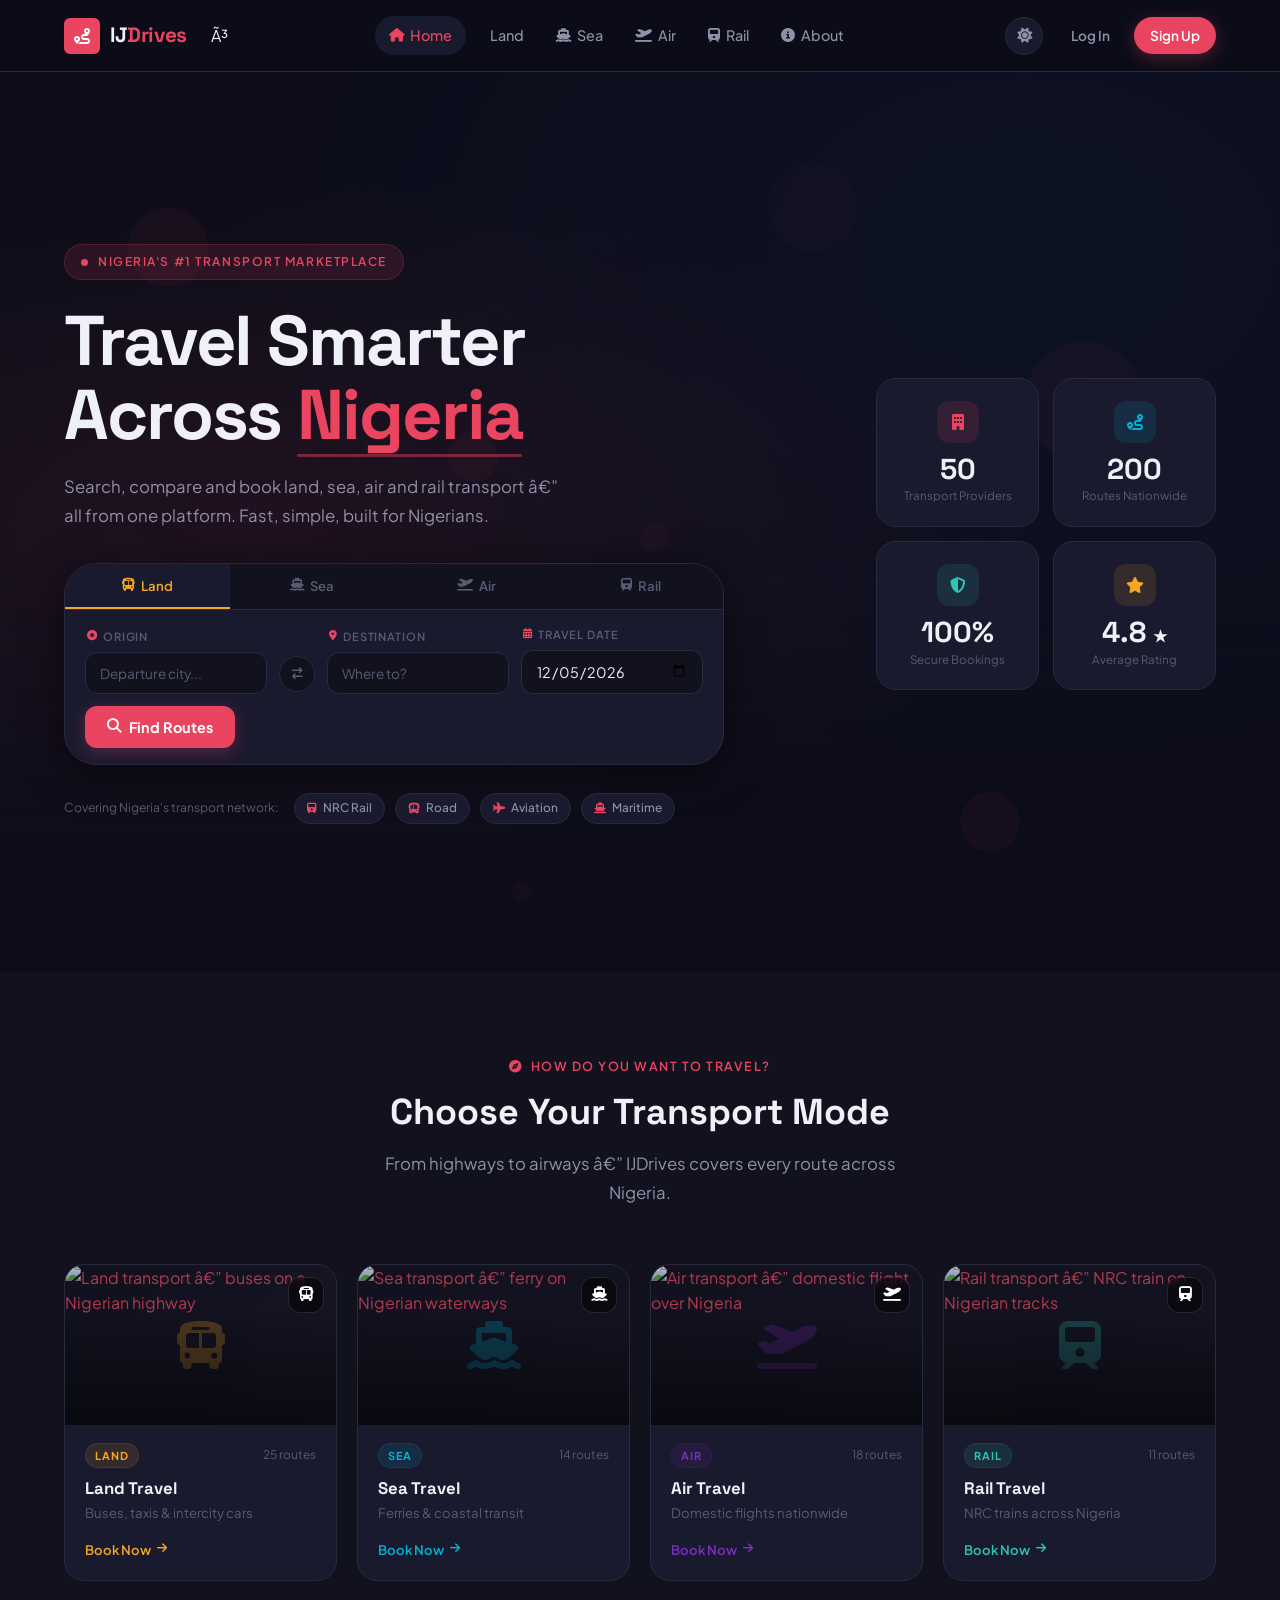
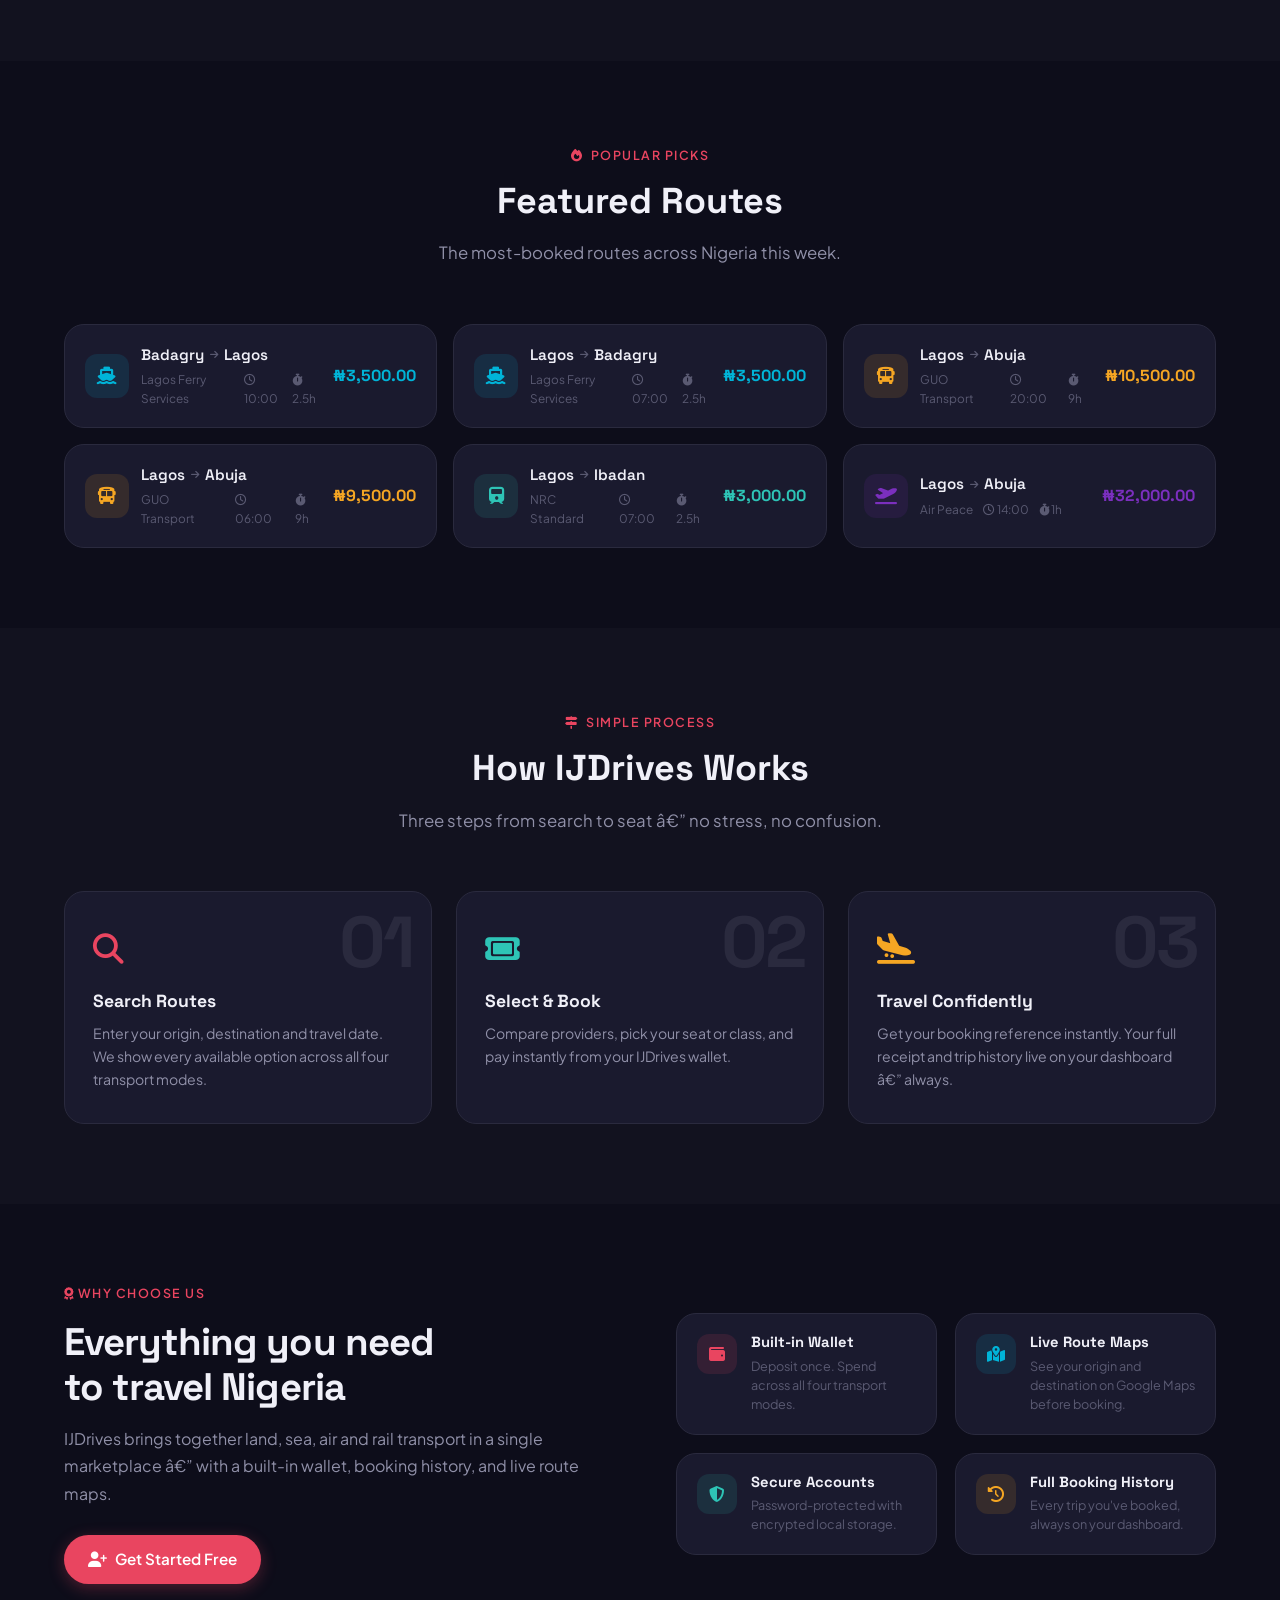
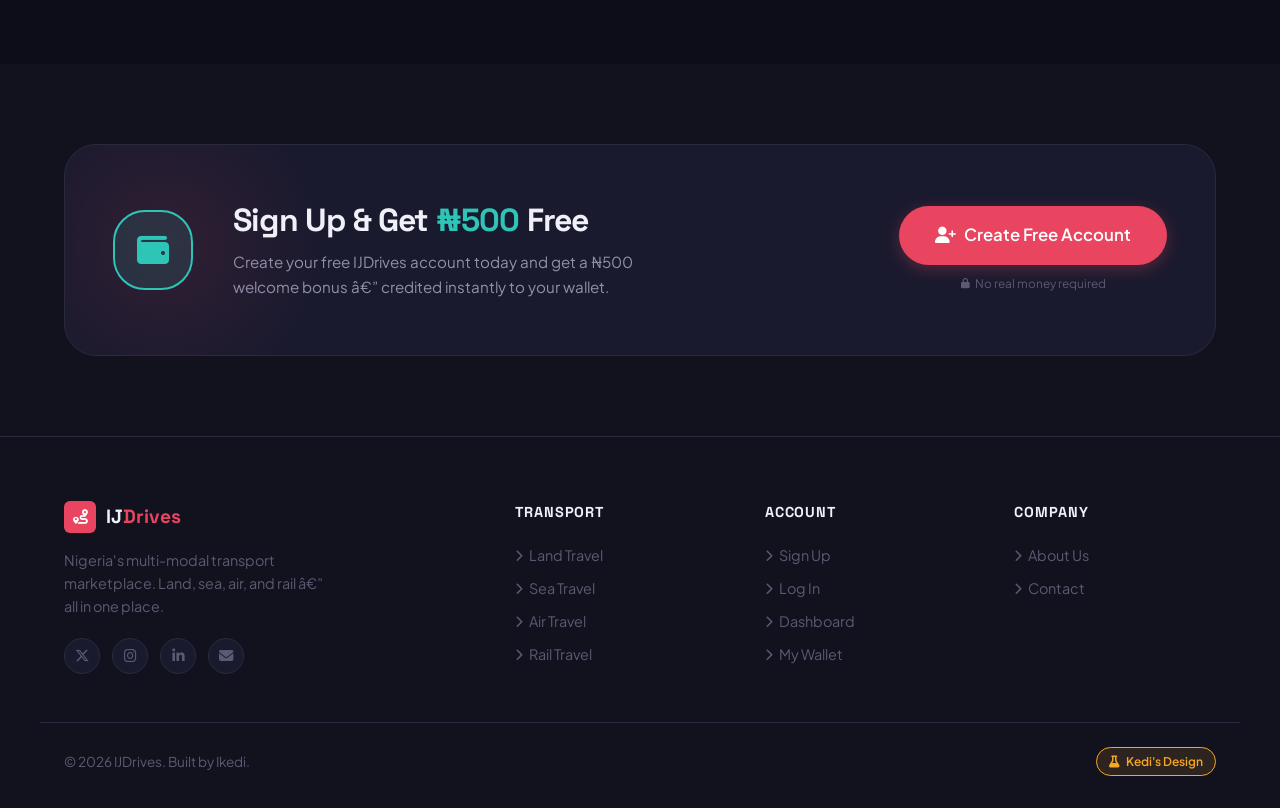
==== commit 2bcc853e: "feat(frontend): integrate FastAPI API bridge (js/api.js) and modernize client auth and wallet logic" ====
--- a/index.html
+++ b/index.html
@@ -1,9 +1,9 @@
-<!doctype html>
+﻿<!doctype html>
 <html lang="en" data-theme="dark">
   <head>
     <meta charset="UTF-8" />
     <meta name="viewport" content="width=device-width, initial-scale=1.0" />
-    <meta name="description" content="IJDrives — Nigeria's multi-modal transport marketplace. Book land, sea, air and rail travel.">
+    <meta name="description" content="IJDrives â€” Nigeria's multi-modal transport marketplace. Book land, sea, air and rail travel.">
     <title>Home | IJDrives</title>
     <!-- Favicon -->
     <link rel="icon" type="image/png" sizes="64x64" href="./assets/icons/Gemini_Generated_Image_gh6tetgh6tetgh6t-removebg-preview.png">
@@ -26,7 +26,7 @@
 
   <body>
 
-    <!-- Toast notification container — must be outside navbar/main -->
+    <!-- Toast notification container â€” must be outside navbar/main -->
     <div class="toast-container" id="toast-container"></div>
 
     <!-- NAVBAR  -->
@@ -36,11 +36,11 @@
         <a href="index.html" class="navbar__logo">
           <div class="navbar__logo-icon"><i class="fa-solid fa-route"></i></div>
           <span class="navbar__logo-text">IJ<span>Drives</span></span>
-        </a>ó
+        </a>Ã³
 
         <ul class="navbar__links">
           <li><a href="index.html" class="navbar__link active"><i class="fa-solid fa-house"></i> Home</a></li>
-          <li><a href="land.html"  class="navbar__link" data-mode="land"><i cólass="fa-solid fa-bus"></i> Land</a></li>
+          <li><a href="land.html"  class="navbar__link" data-mode="land"><i cÃ³lass="fa-solid fa-bus"></i> Land</a></li>
           <li><a href="sea.html"   class="navbar__link" data-mode="sea"><i class="fa-solid fa-ship"></i> Sea</a></li>
           <li><a href="air.html"   class="navbar__link" data-mode="air"><i class="fa-solid fa-plane-departure"></i> Air</a></li>
           <li><a href="rail.html"  class="navbar__link" data-mode="rail"><i class="fa-solid fa-train"></i> Rail</a></li>
@@ -52,19 +52,19 @@
             <i class="fa-solid fa-sun"></i>
           </button>
 
-          <!-- Wallet chip — visible only when logged in (shown by auth.js) -->
+          <!-- Wallet chip â€” visible only when logged in (shown by auth.js) -->
           <a href="wallet.html" class="wallet-chip" style="display:none;">
             <i class="fa-solid fa-wallet"></i>
             <span class="wallet-chip__balance">&#8358;0.00</span>
           </a>
 
-          <!-- Auth buttons — visible when logged out -->
+          <!-- Auth buttons â€” visible when logged out -->
           <div class="navbar__auth">
             <a href="login.html"  class="btn btn-ghost btn-sm">Log In</a>
             <a href="signup.html" class="btn btn-primary btn-sm">Sign Up</a>
           </div>
 
-          <!-- User avatar dropdown — visible when logged in -->
+          <!-- User avatar dropdown â€” visible when logged in -->
           <div class="user-menu" style="display:none;">
             <div class="user-avatar" role="button" tabindex="0" aria-label="User menu">U</div>
             <div class="user-dropdown">
@@ -121,10 +121,10 @@
             </h1>
 
             <p class="hero__subtitle hero-animate-3">
-              Search, compare and book land, sea, air and rail transport — all from one platform. Fast, simple, built for Nigerians.
+              Search, compare and book land, sea, air and rail transport â€” all from one platform. Fast, simple, built for Nigerians.
             </p>
 
-            <!-- ── Search Widget ── -->
+            <!-- â”€â”€ Search Widget â”€â”€ -->
             <div class="search-widget hero-animate-4">
 
               <div class="search-widget__tabs" role="tablist">
@@ -210,7 +210,7 @@
             </div>
             <!-- /search-widget -->
 
-            <!--  Trust bar ─ -->
+            <!--  Trust bar â”€ -->
             <div class="hero__trust-bar hero-animate-5">
               <span class="hero__trust-label">Covering Nigeria's transport network:</span>
               <div class="hero__trust-icons">
@@ -267,21 +267,21 @@
 
       </section>
 
-      <!-- ══ MODE CARDS ══ -->
+      <!-- â•â• MODE CARDS â•â• -->
       <section class="section-padding modes-section" id="modes">
         <div class="container">
 
           <div class="section-header reveal">
             <div class="eyebrow"><i class="fa-solid fa-compass"></i> How Do You Want to Travel?</div>
             <h2>Choose Your Transport Mode</h2>
-            <p>From highways to airways — IJDrives covers every route across Nigeria.</p>
+            <p>From highways to airways â€” IJDrives covers every route across Nigeria.</p>
           </div>
 
           <div class="modes-grid stagger-children">
 
             <a href="land.html" class="mode-card reveal" data-mode="land">
               <div class="mode-card__img">
-                <img src="https://images.unsplash.com/photo-1570125909232-eb263c188f7e?w=600&q=80" alt="Land transport — buses on a Nigerian highway"
+                <img src="https://images.unsplash.com/photo-1570125909232-eb263c188f7e?w=600&q=80" alt="Land transport â€” buses on a Nigerian highway"
                   >
                 <div class="mode-card__img-fallback"><i class="fa-solid fa-bus"></i></div>
                 <div class="mode-card__img-overlay"></div>
@@ -300,7 +300,7 @@
 
             <a href="sea.html" class="mode-card reveal" data-mode="sea">
               <div class="mode-card__img">
-                <img src="https://images.unsplash.com/photo-1544551763-46a013bb70d5?w=600&q=80" alt="Sea transport — ferry on Nigerian waterways"
+                <img src="https://images.unsplash.com/photo-1544551763-46a013bb70d5?w=600&q=80" alt="Sea transport â€” ferry on Nigerian waterways"
                   >
                 <div class="mode-card__img-fallback"><i class="fa-solid fa-ship"></i></div>
                 <div class="mode-card__img-overlay"></div>
@@ -319,7 +319,7 @@
 
             <a href="air.html" class="mode-card reveal" data-mode="air">
               <div class="mode-card__img">
-                <img src="https://images.unsplash.com/photo-1436491865332-7a61a109cc05?w=600&q=80" alt="Air transport — domestic flight over Nigeria"
+                <img src="https://images.unsplash.com/photo-1436491865332-7a61a109cc05?w=600&q=80" alt="Air transport â€” domestic flight over Nigeria"
                   >
                 <div class="mode-card__img-fallback"><i class="fa-solid fa-plane-departure"></i></div>
                 <div class="mode-card__img-overlay"></div>
@@ -338,7 +338,7 @@
 
             <a href="rail.html" class="mode-card reveal" data-mode="rail">
               <div class="mode-card__img">
-                <img src="https://images.unsplash.com/photo-1474487548417-781cb71495f3?w=600&q=80" alt="Rail transport — NRC train on Nigerian tracks">
+                <img src="https://images.unsplash.com/photo-1474487548417-781cb71495f3?w=600&q=80" alt="Rail transport â€” NRC train on Nigerian tracks">
                   <!-- loading="lazy" onerror="this.style.display='none'" -->
                 <div class="mode-card__img-fallback"><i class="fa-solid fa-train"></i></div>
                 <div class="mode-card__img-overlay"></div>
@@ -359,7 +359,7 @@
         </div>
       </section>
 
-      <!-- ══ FEATURED ROUTES ══ -->
+      <!-- â•â• FEATURED ROUTES â•â• -->
       <section class="section-padding featured-section">
         <div class="container">
 
@@ -385,14 +385,14 @@
         </div>
       </section>
 
-      <!-- ══ HOW IT WORKS ══ -->
+      <!-- â•â• HOW IT WORKS â•â• -->
       <section class="section-padding how-section">
         <div class="container">
 
           <div class="section-header reveal">
             <div class="eyebrow"><i class="fa-solid fa-map-signs"></i> Simple Process</div>
             <h2>How IJDrives Works</h2>
-            <p>Three steps from search to seat — no stress, no confusion.</p>
+            <p>Three steps from search to seat â€” no stress, no confusion.</p>
           </div>
 
           <div class="how-grid stagger-children">
@@ -417,14 +417,14 @@
               <div class="how-card__number">03</div>
               <div class="how-card__icon" style="color:var(--warning);"><i class="fa-solid fa-plane-arrival"></i></div>
               <h3>Travel Confidently</h3>
-              <p>Get your booking reference instantly. Your full receipt and trip history live on your dashboard — always.</p>
+              <p>Get your booking reference instantly. Your full receipt and trip history live on your dashboard â€” always.</p>
             </div>
 
           </div>
         </div>
       </section>
 
-      <!-- ══ WHY IJDRIVES ══ -->
+      <!-- â•â• WHY IJDRIVES â•â• -->
       <section class="section-padding why-section">
         <div class="container">
           <div class="why-grid">
@@ -432,7 +432,7 @@
             <div class="why-copy reveal-left">
               <div class="eyebrow"><i class="fa-solid fa-award"></i> Why Choose Us</div>
               <h2>Everything you need<br>to travel Nigeria</h2>
-              <p>IJDrives brings together land, sea, air and rail transport in a single marketplace — with a built-in wallet, booking history, and live route maps.</p>
+              <p>IJDrives brings together land, sea, air and rail transport in a single marketplace â€” with a built-in wallet, booking history, and live route maps.</p>
               <a href="signup.html" class="btn btn-primary" style="margin-top:28px;">
                 <i class="fa-solid fa-user-plus"></i> Get Started Free
               </a>
@@ -479,7 +479,7 @@
         </div>
       </section>
 
-      <!-- ══ CTA BANNER ══ -->
+      <!-- â•â• CTA BANNER â•â• -->
       <section class="cta-section section-padding">
         <div class="container">
           <div class="cta-banner reveal">
@@ -492,7 +492,7 @@
 
               <div class="cta-banner__copy">
                 <h2>Sign Up &amp; Get <span class="cta-bonus">&#8358;500</span> Free</h2>
-                <p>Create your free IJDrives account today and get a &#8358;500 welcome bonus — credited instantly to your wallet.</p>
+                <p>Create your free IJDrives account today and get a &#8358;500 welcome bonus â€” credited instantly to your wallet.</p>
               </div>
 
               <div class="cta-banner__action">
@@ -512,7 +512,7 @@
     </main>
     <!-- /page-content -->
 
-    <!-- ══════════════════ FOOTER ══════════════════ -->
+    <!-- â•â•â•â•â•â•â•â•â•â•â•â•â•â•â•â•â•â• FOOTER â•â•â•â•â•â•â•â•â•â•â•â•â•â•â•â•â•â• -->
     <footer class="footer">
       <div class="footer__grid">
 
@@ -521,7 +521,7 @@
             <div class="footer__logo-icon"><i class="fa-solid fa-route"></i></div>
             <span class="footer__logo-text">IJ<span>Drives</span></span>
           </a>
-          <p class="footer__tagline">Nigeria's multi-modal transport marketplace. Land, sea, air, and rail — all in one place.</p>
+          <p class="footer__tagline">Nigeria's multi-modal transport marketplace. Land, sea, air, and rail â€” all in one place.</p>
           <div class="footer__socials">
             <a href="#" class="footer__social-link" aria-label="Twitter"><i class="fa-brands fa-x-twitter"></i></a>
             <a href="#" class="footer__social-link" aria-label="Instagram"><i class="fa-brands fa-instagram"></i></a>
@@ -565,11 +565,12 @@
       </div>
     </footer>
 
-    <!-- ══════════════════ SCRIPTS ══════════════════
-         Load order matters — each file depends on the one above it:
-         config → db → utils → theme → auth → data → wallet → search → booking → maps → home
-    ════════════════════════════════════════════════ -->
+    <!-- â•â•â•â•â•â•â•â•â•â•â•â•â•â•â•â•â•â• SCRIPTS â•â•â•â•â•â•â•â•â•â•â•â•â•â•â•â•â•â•
+         Load order matters â€” each file depends on the one above it:
+         config â†’ db â†’ utils â†’ theme â†’ auth â†’ data â†’ wallet â†’ search â†’ booking â†’ maps â†’ home
+    â•â•â•â•â•â•â•â•â•â•â•â•â•â•â•â•â•â•â•â•â•â•â•â•â•â•â•â•â•â•â•â•â•â•â•â•â•â•â•â•â•â•â•â•â•â•â•â• -->
     <script src="js/config.js"></script>
+  <script src="js/api.js"></script>
     <script src="js/db.js"></script>
     <script src="js/utils.js"></script>
     <script src="js/theme.js"></script>
